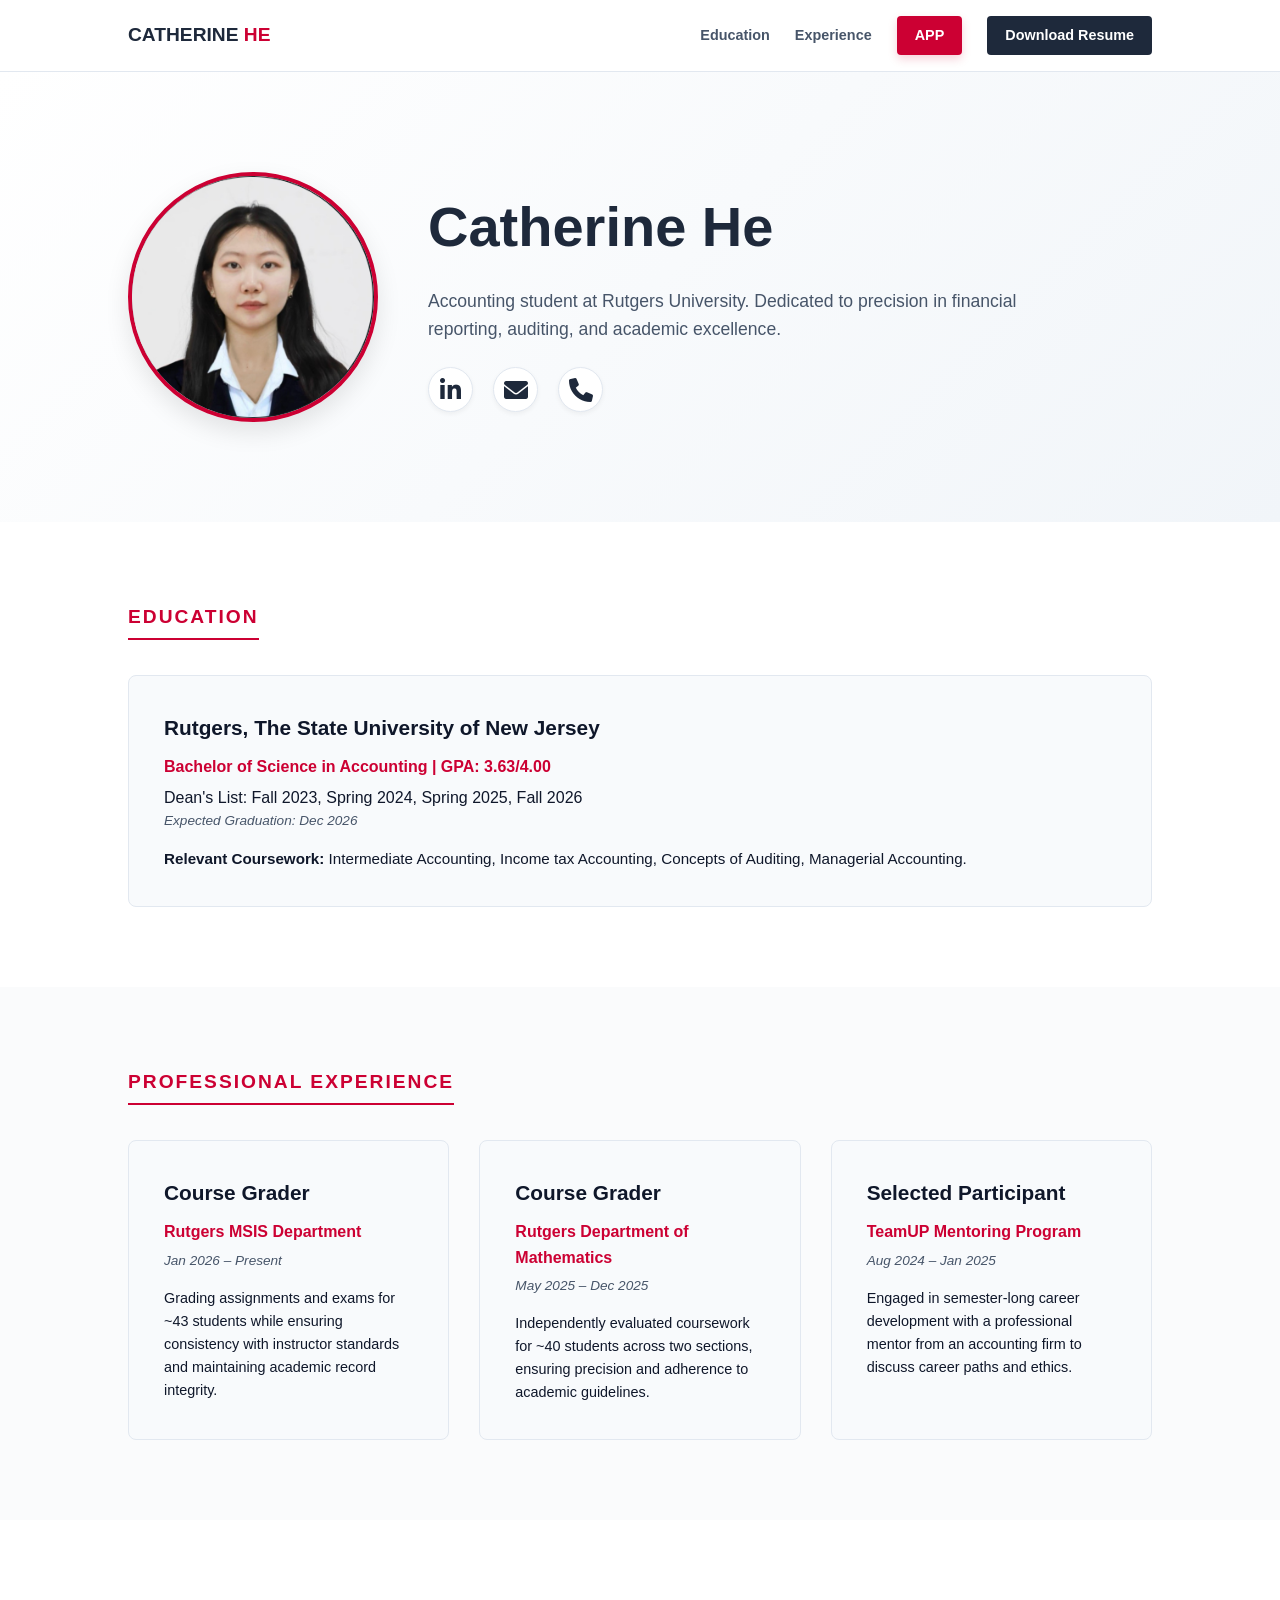
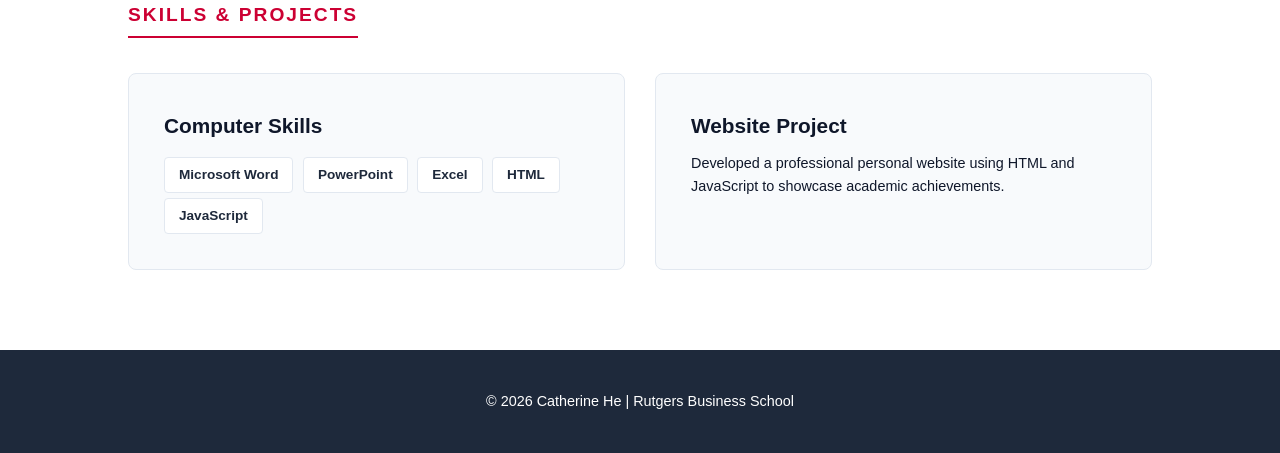
==== index.html @ ae6df2cc "Update index.html" ====
<!DOCTYPE html>
<html lang="en">
<head>
    <meta charset="UTF-8">
    <meta name="viewport" content="width=device-width, initial-scale=1.0">
    <title>Catherine He | Rutgers Accounting Portfolio</title>
    <link rel="stylesheet" href="https://cdnjs.cloudflare.com/ajax/libs/font-awesome/6.0.0/css/all.min.css">

    <style>
        :root {
            --primary: #1e293b;    
            --accent: #cc0033;
            --bg: #ffffff;
            --text-main: #0f172a;
            --text-muted: #475569;
            --card-bg: #f8fafc;
        }

        @keyframes fadeInUp {
            from { opacity: 0; transform: translateY(30px); }
            to { opacity: 1; transform: translateY(0); }
        }

        @keyframes scaleIn {
            from { opacity: 0; transform: scale(0.9); }
            to { opacity: 1; transform: scale(1); }
        }

        @keyframes pulse {
            0% { box-shadow: 0 0 0 0 rgba(204, 0, 51, 0.4); }
            70% { box-shadow: 0 0 0 10px rgba(204, 0, 51, 0); }
            100% { box-shadow: 0 0 0 0 rgba(204, 0, 51, 0); }
        }

        * {
            margin: 0;
            padding: 0;
            box-sizing: border-box;
            font-family: 'Inter', -apple-system, BlinkMacSystemFont, sans-serif;
            scroll-behavior: smooth;
        }

        body {
            background-color: var(--bg);
            color: var(--text-main);
            line-height: 1.6;
            overflow-x: hidden;
        }

        header {
            padding: 1rem 10%;
            display: flex;
            justify-content: space-between;
            align-items: center;
            background: rgba(255, 255, 255, 0.98);
            position: sticky;
            top: 0;
            z-index: 1000;
            border-bottom: 1px solid #e2e8f0;
        }

        .logo {
            font-weight: 800;
            font-size: 1.2rem;
            color: var(--primary);
            text-decoration: none;
        }

        .logo span {
            color: var(--accent);
        }

        nav {
            display: flex;
            align-items: center;
            gap: 25px;
        }

        nav a {
            text-decoration: none;
            color: var(--text-muted);
            font-weight: 600;
            font-size: 0.9rem;
            transition: 0.3s;
        }

        nav a:hover {
            color: var(--accent);
        }

        .btn-app {
            background: var(--accent);
            color: white !important;
            padding: 8px 18px;
            border-radius: 4px;
            font-weight: 700;
            box-shadow: 0 4px 10px rgba(204, 0, 51, 0.18);
        }

        .btn-app:hover {
            background: #a8002a;
            color: white !important;
            transform: scale(1.05);
        }

        .btn-cv {
            background: var(--primary);
            color: white !important;
            padding: 8px 18px;
            border-radius: 4px;
            transition: 0.3s;
        }

        .btn-cv:hover {
            background: var(--accent);
            transform: scale(1.05);
        }

        .hero { 
            padding: 100px 10%; 
            background: linear-gradient(135deg, #ffffff 0%, #f1f5f9 100%);
            display: flex;
            align-items: center;
            gap: 50px;
        }

        .profile-img-container {
            width: 250px;
            height: 250px;
            flex-shrink: 0;
            animation: scaleIn 0.8s ease-out;
        }

        .profile-img {
            width: 100%;
            height: 100%;
            border-radius: 50%;
            object-fit: cover;
            border: 4px solid var(--accent);
            box-shadow: 0 10px 25px rgba(0,0,0,0.1);
            display: block;
        }

        .hero-text {
            flex: 1;
            animation: fadeInUp 0.8s ease-out;
        }

        .hero h1 {
            font-size: 3.5rem;
            color: var(--primary);
            margin-bottom: 1rem;
        }

        .hero p {
            font-size: 1.1rem;
            color: var(--text-muted);
            max-width: 600px;
            margin-bottom: 1.5rem;
        }
        
        .social-icons {
            display: flex;
            gap: 20px;
            margin-top: 20px;
        }

        .social-icons a { 
            color: var(--primary);
            font-size: 1.5rem;
            transition: 0.3s;
            text-decoration: none;
            display: flex;
            align-items: center;
            justify-content: center;
            width: 45px;
            height: 45px;
            background: white;
            border-radius: 50%;
            border: 1px solid #e2e8f0;
            box-shadow: 0 2px 5px rgba(0,0,0,0.05);
        }

        .social-icons a:hover { 
            color: var(--accent); 
            transform: translateY(-5px); 
            border-color: var(--accent);
            animation: pulse 1.5s infinite;
        }

        .container {
            padding: 80px 10%;
            opacity: 0;
            transform: translateY(30px);
            transition: all 0.8s ease-out;
        }

        .container.reveal {
            opacity: 1;
            transform: translateY(0);
        }

        .section-label { 
            color: var(--accent); 
            font-weight: 900; 
            letter-spacing: 2px; 
            font-size: 1.2rem;
            text-transform: uppercase; 
            margin-bottom: 35px; 
            display: block; 
            border-bottom: 2px solid var(--accent);
            width: fit-content;
            padding-bottom: 5px;
        }
        
        .grid {
            display: grid;
            grid-template-columns: repeat(auto-fit, minmax(300px, 1fr));
            gap: 30px;
        }

        .card { 
            background: var(--card-bg);
            padding: 35px;
            border-radius: 8px;
            border: 1px solid #e2e8f0; 
            transition: 0.4s cubic-bezier(0.175, 0.885, 0.32, 1.275);
        }

        .card:hover { 
            border-color: var(--accent); 
            transform: translateY(-10px) scale(1.02); 
            background: white; 
            box-shadow: 0 20px 40px rgba(0,0,0,0.1); 
        }

        .card h3 {
            margin-bottom: 10px;
            font-size: 1.3rem;
        }

        .card .subtitle {
            color: var(--accent);
            font-weight: 700;
            margin-bottom: 5px;
        }

        .card .date {
            font-size: 0.85rem;
            color: var(--text-muted);
            font-style: italic;
            margin-bottom: 15px;
            display: block;
        }

        .skill-tag { 
            display: inline-block;
            background: white;
            padding: 6px 14px;
            border-radius: 4px; 
            font-size: 0.85rem;
            font-weight: 600;
            color: var(--primary);
            border: 1px solid #e2e8f0; 
            margin: 5px 5px 0 0;
            transition: 0.3s;
        }

        .skill-tag:hover {
            background: var(--accent);
            color: white;
            border-color: var(--accent);
        }

        footer {
            padding: 40px 10%;
            background: var(--primary);
            color: white;
            text-align: center;
            font-size: 0.9rem;
        }

        @media (max-width: 992px) {
            header {
                flex-direction: column;
                gap: 15px;
            }

            nav {
                flex-wrap: wrap;
                justify-content: center;
                gap: 15px;
            }

            .hero {
                flex-direction: column;
                text-align: center;
                padding-top: 50px;
            }

            .hero-text {
                display: flex;
                flex-direction: column;
                align-items: center;
            }

            .social-icons {
                justify-content: center;
            }
        }
    </style>
</head>

<body>

    <header>
        <a href="#" class="logo">CATHERINE <span>HE</span></a>

        <nav>
            <a href="#education">Education</a>
            <a href="#experience">Experience</a>
            <a href="isc-exam/" class="btn-app">APP</a>
            <a href="Assets/Resume.pdf" class="btn-cv" target="_blank">Download Resume</a>
        </nav>
    </header>

    <section class="hero">
        <div class="profile-img-container">
            <img src="Assets/ProfilePic.png" alt="Catherine He" class="profile-img">
        </div>

        <div class="hero-text">
            <h1>Catherine He</h1>
            <p>
                Accounting student at Rutgers University. Dedicated to precision in financial reporting,
                auditing, and academic excellence.
            </p>
            
            <div class="social-icons">
                <a href="https://www.linkedin.com/in/catherine-he-125a58295" target="_blank" title="LinkedIn">
                    <i class="fab fa-linkedin-in"></i>
                </a>
                <a href="mailto:ca.he0919@gmail.com" title="Email">
                    <i class="fas fa-envelope"></i>
                </a>
                <a href="tel:7325329681" title="Call Me">
                    <i class="fas fa-phone"></i>
                </a>
            </div>
        </div>
    </section>

    <section class="container" id="education">
        <span class="section-label">Education</span>

        <div class="card" style="width: 100%;">
            <h3>Rutgers, The State University of New Jersey</h3>
            <p class="subtitle">Bachelor of Science in Accounting | GPA: 3.63/4.00</p>
            <p>Dean's List: Fall 2023, Spring 2024, Spring 2025, Fall 2026</p>
            <span class="date">Expected Graduation: Dec 2026</span>

            <p style="margin-top:15px; font-size: 0.95rem;">
                <strong>Relevant Coursework:</strong> Intermediate Accounting, Income tax Accounting,
                Concepts of Auditing, Managerial Accounting.
            </p>
        </div>
    </section>

    <section class="container" id="experience" style="background-color: #fafbfc;">
        <span class="section-label">Professional Experience</span>

        <div class="grid">
            <div class="card">
                <h3>Course Grader</h3>
                <p class="subtitle">Rutgers MSIS Department</p>
                <span class="date">Jan 2026 – Present</span>
                <p style="font-size: 0.9rem;">
                    Grading assignments and exams for ~43 students while ensuring consistency with instructor
                    standards and maintaining academic record integrity.
                </p>
            </div>

            <div class="card">
                <h3>Course Grader</h3>
                <p class="subtitle">Rutgers Department of Mathematics</p>
                <span class="date">May 2025 – Dec 2025</span>
                <p style="font-size: 0.9rem;">
                    Independently evaluated coursework for ~40 students across two sections, ensuring precision
                    and adherence to academic guidelines.
                </p>
            </div>

            <div class="card">
                <h3>Selected Participant</h3>
                <p class="subtitle">TeamUP Mentoring Program</p>
                <span class="date">Aug 2024 – Jan 2025</span>
                <p style="font-size: 0.9rem;">
                    Engaged in semester-long career development with a professional mentor from an accounting
                    firm to discuss career paths and ethics.
                </p>
            </div>
        </div>
    </section>

    <section class="container" id="skills">
        <span class="section-label">Skills & Projects</span>

        <div class="grid">
            <div class="card">
                <h3>Computer Skills</h3>
                <div style="margin-top: 10px;">
                    <span class="skill-tag">Microsoft Word</span>
                    <span class="skill-tag">PowerPoint</span>
                    <span class="skill-tag">Excel</span>
                    <span class="skill-tag">HTML</span>
                    <span class="skill-tag">JavaScript</span>
                </div>
            </div>

            <div class="card">
                <h3>Website Project</h3>
                <p style="font-size: 0.9rem;">
                    Developed a professional personal website using HTML and JavaScript to showcase academic achievements.
                </p>
            </div>
        </div>
    </section>

    <footer>
        <p>&copy; 2026 Catherine He | Rutgers Business School</p>
    </footer>

    <script>
        const observerOptions = { threshold: 0.1 };

        const observer = new IntersectionObserver((entries) => {
            entries.forEach(entry => {
                if (entry.isIntersecting) {
                    entry.target.classList.add('reveal');
                }
            });
        }, observerOptions);

        document.querySelectorAll('.container').forEach(section => {
            observer.observe(section);
        });
    </script>

</body>
</html>
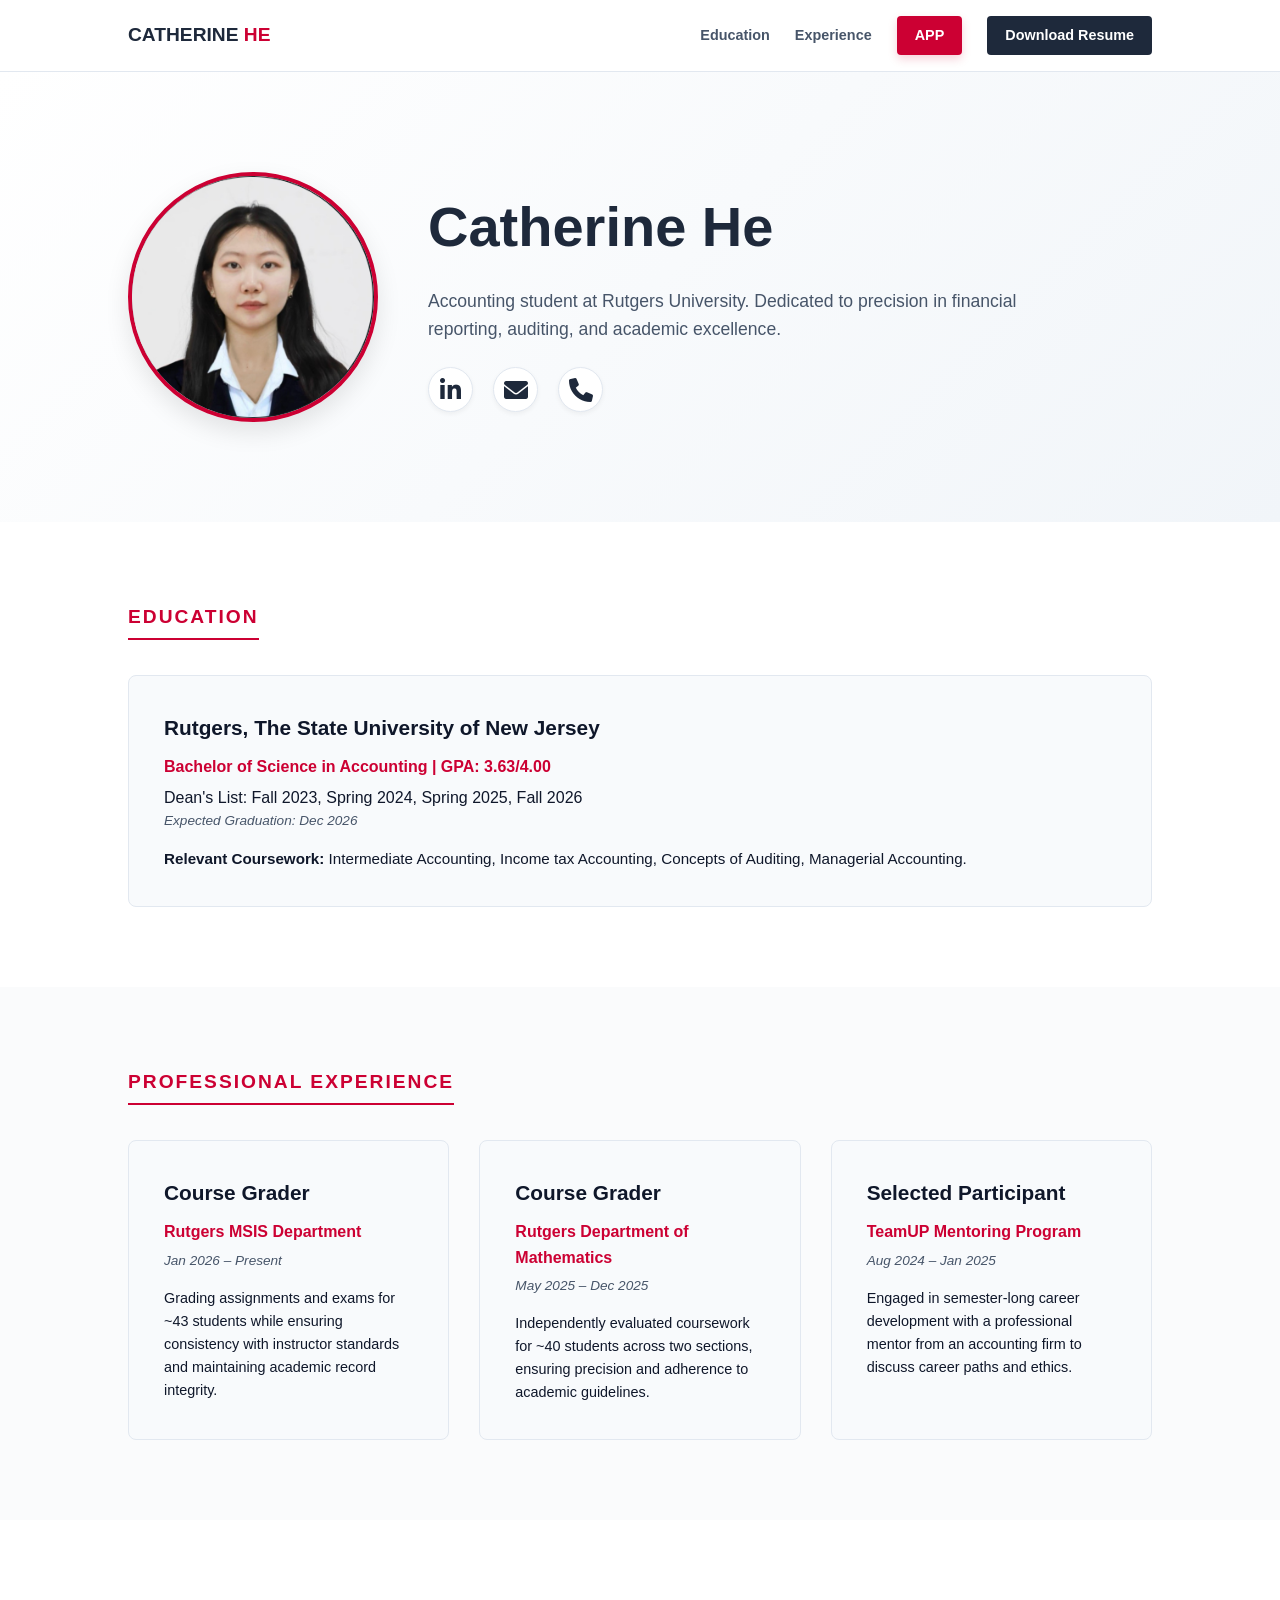
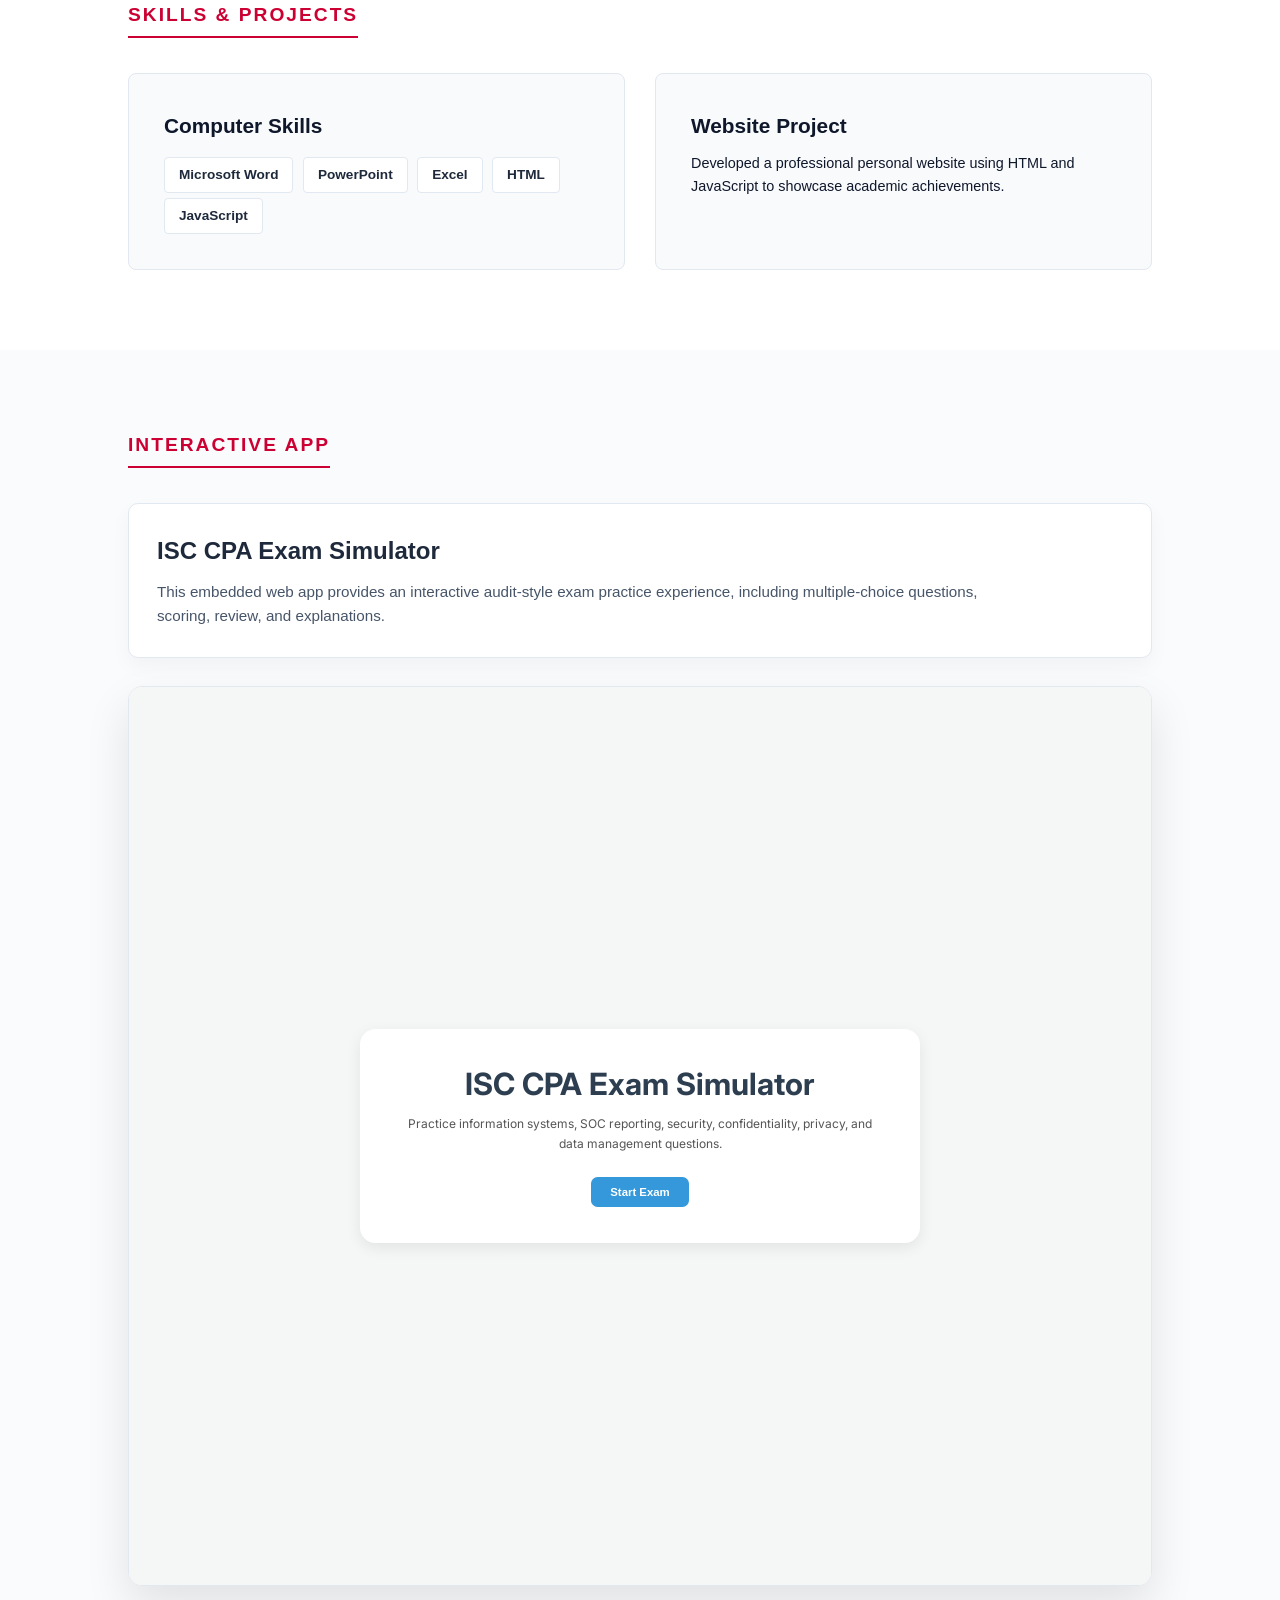
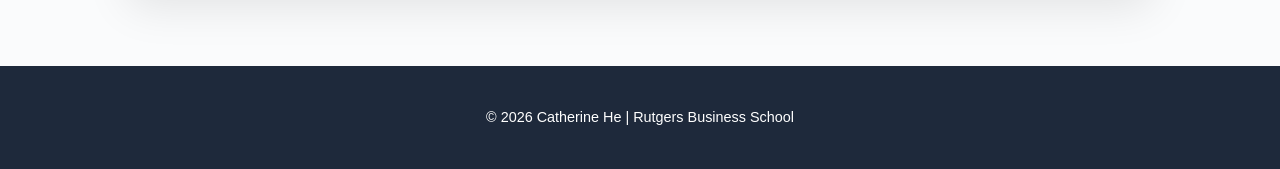
==== commit ec293b1b: "Update index.html insert in website" ====
--- a/index.html
+++ b/index.html
@@ -272,6 +272,49 @@
             border-color: var(--accent);
         }
 
+        /* Embedded App Section */
+        .app-section {
+            background: #fafbfc;
+        }
+
+        .app-intro {
+            background: white;
+            padding: 28px;
+            border-radius: 10px;
+            border: 1px solid #e2e8f0;
+            margin-bottom: 28px;
+            box-shadow: 0 8px 20px rgba(0,0,0,0.04);
+        }
+
+        .app-intro h3 {
+            font-size: 1.5rem;
+            margin-bottom: 10px;
+            color: var(--primary);
+        }
+
+        .app-intro p {
+            color: var(--text-muted);
+            font-size: 0.95rem;
+            max-width: 850px;
+        }
+
+        .app-frame-wrapper {
+            width: 100%;
+            height: 900px;
+            border: 1px solid #e2e8f0;
+            border-radius: 14px;
+            overflow: hidden;
+            background: white;
+            box-shadow: 0 20px 45px rgba(0,0,0,0.10);
+        }
+
+        .app-frame {
+            width: 100%;
+            height: 100%;
+            border: none;
+            display: block;
+        }
+
         footer {
             padding: 40px 10%;
             background: var(--primary);
@@ -307,6 +350,24 @@
             .social-icons {
                 justify-content: center;
             }
+
+            .app-frame-wrapper {
+                height: 780px;
+            }
+        }
+
+        @media (max-width: 600px) {
+            .hero h1 {
+                font-size: 2.5rem;
+            }
+
+            .container {
+                padding: 60px 6%;
+            }
+
+            .app-frame-wrapper {
+                height: 720px;
+            }
         }
     </style>
 </head>
@@ -319,7 +380,7 @@
         <nav>
             <a href="#education">Education</a>
             <a href="#experience">Experience</a>
-            <a href="isc-exam/" class="btn-app">APP</a>
+            <a href="#app" class="btn-app">APP</a>
             <a href="Assets/Resume.pdf" class="btn-cv" target="_blank">Download Resume</a>
         </nav>
     </header>
@@ -426,6 +487,26 @@
         </div>
     </section>
 
+    <section class="container app-section" id="app">
+        <span class="section-label">Interactive App</span>
+
+        <div class="app-intro">
+            <h3>ISC CPA Exam Simulator</h3>
+            <p>
+                This embedded web app provides an interactive audit-style exam practice experience,
+                including multiple-choice questions, scoring, review, and explanations.
+            </p>
+        </div>
+
+        <div class="app-frame-wrapper">
+            <iframe
+                src="ISC-study-app/"
+                title="ISC CPA Exam Simulator"
+                class="app-frame">
+            </iframe>
+        </div>
+    </section>
+
     <footer>
         <p>&copy; 2026 Catherine He | Rutgers Business School</p>
     </footer>
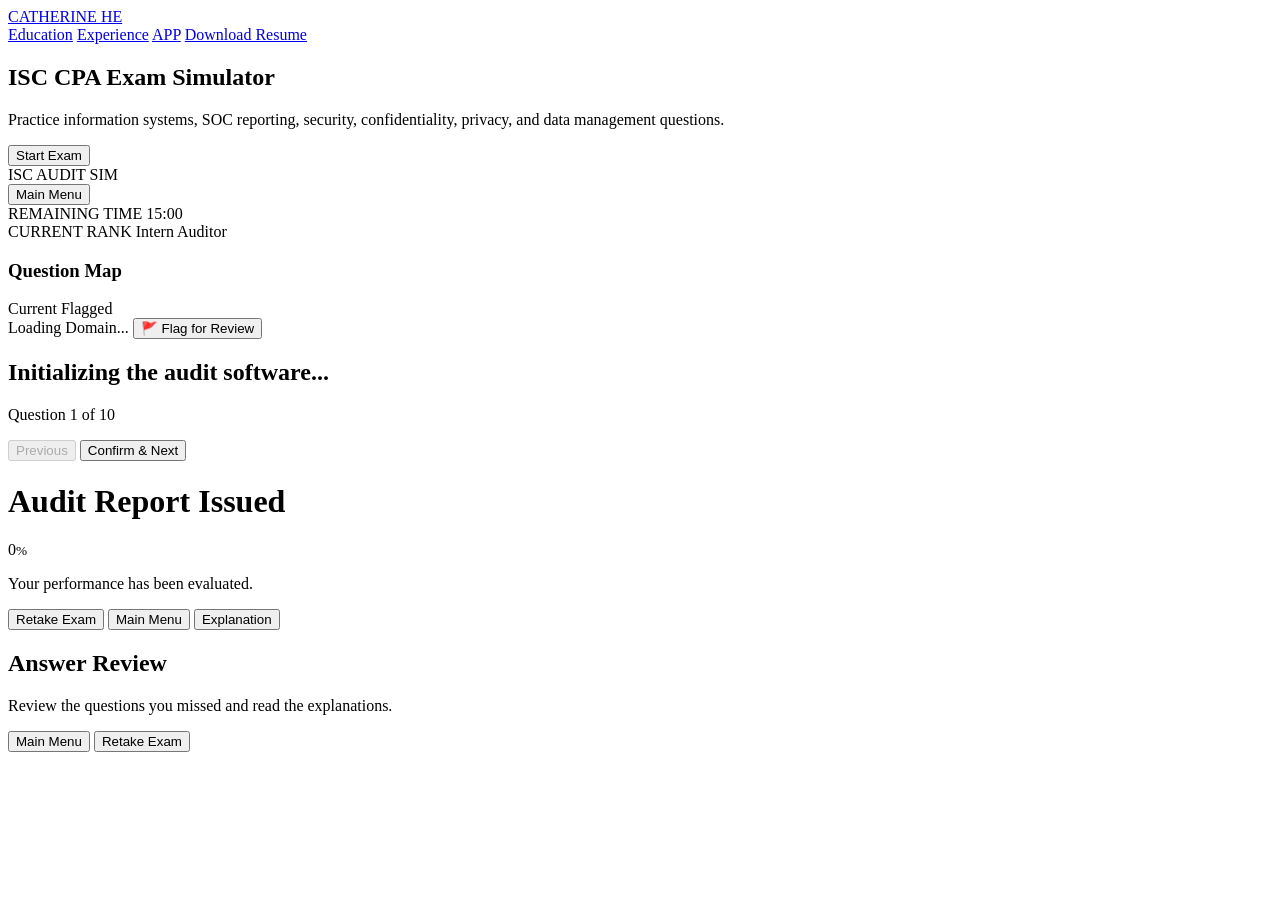
==== commit 619fd1e9: "Update index.html" ====
--- a/index.html
+++ b/index.html
@@ -3,529 +3,138 @@
 <head>
     <meta charset="UTF-8">
     <meta name="viewport" content="width=device-width, initial-scale=1.0">
-    <title>Catherine He | Rutgers Accounting Portfolio</title>
-    <link rel="stylesheet" href="https://cdnjs.cloudflare.com/ajax/libs/font-awesome/6.0.0/css/all.min.css">
-
-    <style>
-        :root {
-            --primary: #1e293b;    
-            --accent: #cc0033;
-            --bg: #ffffff;
-            --text-main: #0f172a;
-            --text-muted: #475569;
-            --card-bg: #f8fafc;
-        }
-
-        @keyframes fadeInUp {
-            from { opacity: 0; transform: translateY(30px); }
-            to { opacity: 1; transform: translateY(0); }
-        }
-
-        @keyframes scaleIn {
-            from { opacity: 0; transform: scale(0.9); }
-            to { opacity: 1; transform: scale(1); }
-        }
-
-        @keyframes pulse {
-            0% { box-shadow: 0 0 0 0 rgba(204, 0, 51, 0.4); }
-            70% { box-shadow: 0 0 0 10px rgba(204, 0, 51, 0); }
-            100% { box-shadow: 0 0 0 0 rgba(204, 0, 51, 0); }
-        }
-
-        * {
-            margin: 0;
-            padding: 0;
-            box-sizing: border-box;
-            font-family: 'Inter', -apple-system, BlinkMacSystemFont, sans-serif;
-            scroll-behavior: smooth;
-        }
-
-        body {
-            background-color: var(--bg);
-            color: var(--text-main);
-            line-height: 1.6;
-            overflow-x: hidden;
-        }
-
-        header {
-            padding: 1rem 10%;
-            display: flex;
-            justify-content: space-between;
-            align-items: center;
-            background: rgba(255, 255, 255, 0.98);
-            position: sticky;
-            top: 0;
-            z-index: 1000;
-            border-bottom: 1px solid #e2e8f0;
-        }
-
-        .logo {
-            font-weight: 800;
-            font-size: 1.2rem;
-            color: var(--primary);
-            text-decoration: none;
-        }
-
-        .logo span {
-            color: var(--accent);
-        }
-
-        nav {
-            display: flex;
-            align-items: center;
-            gap: 25px;
-        }
-
-        nav a {
-            text-decoration: none;
-            color: var(--text-muted);
-            font-weight: 600;
-            font-size: 0.9rem;
-            transition: 0.3s;
-        }
-
-        nav a:hover {
-            color: var(--accent);
-        }
-
-        .btn-app {
-            background: var(--accent);
-            color: white !important;
-            padding: 8px 18px;
-            border-radius: 4px;
-            font-weight: 700;
-            box-shadow: 0 4px 10px rgba(204, 0, 51, 0.18);
-        }
-
-        .btn-app:hover {
-            background: #a8002a;
-            color: white !important;
-            transform: scale(1.05);
-        }
-
-        .btn-cv {
-            background: var(--primary);
-            color: white !important;
-            padding: 8px 18px;
-            border-radius: 4px;
-            transition: 0.3s;
-        }
-
-        .btn-cv:hover {
-            background: var(--accent);
-            transform: scale(1.05);
-        }
-
-        .hero { 
-            padding: 100px 10%; 
-            background: linear-gradient(135deg, #ffffff 0%, #f1f5f9 100%);
-            display: flex;
-            align-items: center;
-            gap: 50px;
-        }
-
-        .profile-img-container {
-            width: 250px;
-            height: 250px;
-            flex-shrink: 0;
-            animation: scaleIn 0.8s ease-out;
-        }
-
-        .profile-img {
-            width: 100%;
-            height: 100%;
-            border-radius: 50%;
-            object-fit: cover;
-            border: 4px solid var(--accent);
-            box-shadow: 0 10px 25px rgba(0,0,0,0.1);
-            display: block;
-        }
-
-        .hero-text {
-            flex: 1;
-            animation: fadeInUp 0.8s ease-out;
-        }
-
-        .hero h1 {
-            font-size: 3.5rem;
-            color: var(--primary);
-            margin-bottom: 1rem;
-        }
-
-        .hero p {
-            font-size: 1.1rem;
-            color: var(--text-muted);
-            max-width: 600px;
-            margin-bottom: 1.5rem;
-        }
-        
-        .social-icons {
-            display: flex;
-            gap: 20px;
-            margin-top: 20px;
-        }
-
-        .social-icons a { 
-            color: var(--primary);
-            font-size: 1.5rem;
-            transition: 0.3s;
-            text-decoration: none;
-            display: flex;
-            align-items: center;
-            justify-content: center;
-            width: 45px;
-            height: 45px;
-            background: white;
-            border-radius: 50%;
-            border: 1px solid #e2e8f0;
-            box-shadow: 0 2px 5px rgba(0,0,0,0.05);
-        }
-
-        .social-icons a:hover { 
-            color: var(--accent); 
-            transform: translateY(-5px); 
-            border-color: var(--accent);
-            animation: pulse 1.5s infinite;
-        }
-
-        .container {
-            padding: 80px 10%;
-            opacity: 0;
-            transform: translateY(30px);
-            transition: all 0.8s ease-out;
-        }
-
-        .container.reveal {
-            opacity: 1;
-            transform: translateY(0);
-        }
-
-        .section-label { 
-            color: var(--accent); 
-            font-weight: 900; 
-            letter-spacing: 2px; 
-            font-size: 1.2rem;
-            text-transform: uppercase; 
-            margin-bottom: 35px; 
-            display: block; 
-            border-bottom: 2px solid var(--accent);
-            width: fit-content;
-            padding-bottom: 5px;
-        }
-        
-        .grid {
-            display: grid;
-            grid-template-columns: repeat(auto-fit, minmax(300px, 1fr));
-            gap: 30px;
-        }
-
-        .card { 
-            background: var(--card-bg);
-            padding: 35px;
-            border-radius: 8px;
-            border: 1px solid #e2e8f0; 
-            transition: 0.4s cubic-bezier(0.175, 0.885, 0.32, 1.275);
-        }
-
-        .card:hover { 
-            border-color: var(--accent); 
-            transform: translateY(-10px) scale(1.02); 
-            background: white; 
-            box-shadow: 0 20px 40px rgba(0,0,0,0.1); 
-        }
-
-        .card h3 {
-            margin-bottom: 10px;
-            font-size: 1.3rem;
-        }
-
-        .card .subtitle {
-            color: var(--accent);
-            font-weight: 700;
-            margin-bottom: 5px;
-        }
-
-        .card .date {
-            font-size: 0.85rem;
-            color: var(--text-muted);
-            font-style: italic;
-            margin-bottom: 15px;
-            display: block;
-        }
-
-        .skill-tag { 
-            display: inline-block;
-            background: white;
-            padding: 6px 14px;
-            border-radius: 4px; 
-            font-size: 0.85rem;
-            font-weight: 600;
-            color: var(--primary);
-            border: 1px solid #e2e8f0; 
-            margin: 5px 5px 0 0;
-            transition: 0.3s;
-        }
-
-        .skill-tag:hover {
-            background: var(--accent);
-            color: white;
-            border-color: var(--accent);
-        }
-
-        /* Embedded App Section */
-        .app-section {
-            background: #fafbfc;
-        }
-
-        .app-intro {
-            background: white;
-            padding: 28px;
-            border-radius: 10px;
-            border: 1px solid #e2e8f0;
-            margin-bottom: 28px;
-            box-shadow: 0 8px 20px rgba(0,0,0,0.04);
-        }
-
-        .app-intro h3 {
-            font-size: 1.5rem;
-            margin-bottom: 10px;
-            color: var(--primary);
-        }
-
-        .app-intro p {
-            color: var(--text-muted);
-            font-size: 0.95rem;
-            max-width: 850px;
-        }
-
-        .app-frame-wrapper {
-            width: 100%;
-            height: 900px;
-            border: 1px solid #e2e8f0;
-            border-radius: 14px;
-            overflow: hidden;
-            background: white;
-            box-shadow: 0 20px 45px rgba(0,0,0,0.10);
-        }
-
-        .app-frame {
-            width: 100%;
-            height: 100%;
-            border: none;
-            display: block;
-        }
-
-        footer {
-            padding: 40px 10%;
-            background: var(--primary);
-            color: white;
-            text-align: center;
-            font-size: 0.9rem;
-        }
-
-        @media (max-width: 992px) {
-            header {
-                flex-direction: column;
-                gap: 15px;
-            }
-
-            nav {
-                flex-wrap: wrap;
-                justify-content: center;
-                gap: 15px;
-            }
-
-            .hero {
-                flex-direction: column;
-                text-align: center;
-                padding-top: 50px;
-            }
-
-            .hero-text {
-                display: flex;
-                flex-direction: column;
-                align-items: center;
-            }
-
-            .social-icons {
-                justify-content: center;
-            }
-
-            .app-frame-wrapper {
-                height: 780px;
-            }
-        }
-
-        @media (max-width: 600px) {
-            .hero h1 {
-                font-size: 2.5rem;
-            }
-
-            .container {
-                padding: 60px 6%;
-            }
-
-            .app-frame-wrapper {
-                height: 720px;
-            }
-        }
-    </style>
+    <title>ISC CPA Exam Sim | Auditor Edition</title>
+    <link href="https://fonts.googleapis.com/css2?family=Inter:wght@400;600;700;800;900&display=swap" rel="stylesheet">
+    <link rel="stylesheet" href="style.css">
 </head>
 
 <body>
 
-    <header>
-        <a href="#" class="logo">CATHERINE <span>HE</span></a>
+    <!-- Portfolio Navigation Bar -->
+    <header class="portfolio-header">
+        <a href="../" class="portfolio-logo">CATHERINE <span>HE</span></a>
 
-        <nav>
-            <a href="#education">Education</a>
-            <a href="#experience">Experience</a>
-            <a href="#app" class="btn-app">APP</a>
-            <a href="Assets/Resume.pdf" class="btn-cv" target="_blank">Download Resume</a>
+        <nav class="portfolio-nav">
+            <a href="../#education">Education</a>
+            <a href="../#experience">Experience</a>
+            <a href="./" class="btn-app">APP</a>
+            <a href="../Assets/Resume.pdf" class="btn-cv" target="_blank">Download Resume</a>
         </nav>
     </header>
 
-    <section class="hero">
-        <div class="profile-img-container">
-            <img src="Assets/ProfilePic.png" alt="Catherine He" class="profile-img">
+    <!-- Main Menu Screen -->
+    <section id="main-screen" class="main-screen">
+        <div class="main-card">
+            <h1>ISC CPA Exam Simulator</h1>
+            <p>
+                Practice information systems, SOC reporting, security, confidentiality,
+                privacy, and data management questions.
+            </p>
+            <button id="start-btn" class="btn primary">Start Exam</button>
         </div>
+    </section>
 
-        <div class="hero-text">
-            <h1>Catherine He</h1>
-            <p>
-                Accounting student at Rutgers University. Dedicated to precision in financial reporting,
-                auditing, and academic excellence.
+    <!-- Exam App -->
+    <div id="app-layout" class="app-layout hidden">
+        <header class="exam-header">
+            <div class="logo">
+                <span class="brand">ISC</span>
+                <span class="mode">AUDIT SIM</span>
+            </div>
+
+            <button id="header-main-btn" class="btn primary">Main Menu</button>
+
+            <div class="exam-stats">
+                <div class="timer-box">
+                    <span class="label">REMAINING TIME</span>
+                    <span id="timer">15:00</span>
+                </div>
+
+                <div class="rank-box">
+                    <span class="label">CURRENT RANK</span>
+                    <span id="rank-badge">Intern Auditor</span>
+                </div>
+            </div>
+        </header>
+
+        <div class="main-content">
+            <aside class="nav-sidebar">
+                <h3>Question Map</h3>
+
+                <div id="question-grid" class="grid-container"></div>
+
+                <div class="legend">
+                    <span><i class="dot current"></i> Current</span>
+                    <span><i class="dot flagged"></i> Flagged</span>
+                </div>
+            </aside>
+
+            <section class="quiz-section">
+                <div class="progress-container">
+                    <div id="progress-bar" class="progress-fill"></div>
+                </div>
+
+                <div id="quiz-container" class="card">
+                    <div class="q-meta">
+                        <span id="domain-tag" class="badge">Loading Domain...</span>
+                        <button id="flag-btn" class="icon-btn">🚩 Flag for Review</button>
+                    </div>
+
+                    <div class="q-body">
+                        <h2 id="question-text">Initializing the audit software...</h2>
+                        <span id="q-number">Question 1 of 10</span>
+                        <div id="options-container" class="options-grid"></div>
+                    </div>
+
+                    <div id="feedback-area" class="feedback hidden">
+                        <p id="explanation-text"></p>
+                    </div>
+                </div>
+
+                <footer class="controls">
+                    <button id="prev-btn" class="btn secondary" disabled>Previous</button>
+                    <button id="next-btn" class="btn primary">Confirm & Next</button>
+                </footer>
+            </section>
+        </div>
+    </div>
+
+    <!-- Result Modal -->
+    <div id="result-modal" class="modal hidden">
+        <div class="modal-content">
+            <h1 id="result-title">Audit Report Issued</h1>
+
+            <div class="score-circle">
+                <span id="final-score">0</span><small>%</small>
+            </div>
+
+            <p id="result-text">Your performance has been evaluated.</p>
+
+            <div class="modal-actions">
+                <button id="retake-btn" class="btn primary">Retake Exam</button>
+                <button id="main-btn" class="btn primary">Main Menu</button>
+                <button id="explanation-btn" class="btn primary">Explanation</button>
+            </div>
+        </div>
+    </div>
+
+    <!-- Explanation / Review Screen -->
+    <section id="review-screen" class="review-screen hidden">
+        <div class="review-card">
+            <h1>Answer Review</h1>
+            <p class="review-subtitle">
+                Review the questions you missed and read the explanations.
             </p>
-            
-            <div class="social-icons">
-                <a href="https://www.linkedin.com/in/catherine-he-125a58295" target="_blank" title="LinkedIn">
-                    <i class="fab fa-linkedin-in"></i>
-                </a>
-                <a href="mailto:ca.he0919@gmail.com" title="Email">
-                    <i class="fas fa-envelope"></i>
-                </a>
-                <a href="tel:7325329681" title="Call Me">
-                    <i class="fas fa-phone"></i>
-                </a>
+
+            <div id="review-list" class="review-list"></div>
+
+            <div class="review-actions">
+                <button id="review-main-btn" class="btn primary">Main Menu</button>
+                <button id="review-retake-btn" class="btn primary">Retake Exam</button>
             </div>
         </div>
     </section>
 
-    <section class="container" id="education">
-        <span class="section-label">Education</span>
-
-        <div class="card" style="width: 100%;">
-            <h3>Rutgers, The State University of New Jersey</h3>
-            <p class="subtitle">Bachelor of Science in Accounting | GPA: 3.63/4.00</p>
-            <p>Dean's List: Fall 2023, Spring 2024, Spring 2025, Fall 2026</p>
-            <span class="date">Expected Graduation: Dec 2026</span>
-
-            <p style="margin-top:15px; font-size: 0.95rem;">
-                <strong>Relevant Coursework:</strong> Intermediate Accounting, Income tax Accounting,
-                Concepts of Auditing, Managerial Accounting.
-            </p>
-        </div>
-    </section>
-
-    <section class="container" id="experience" style="background-color: #fafbfc;">
-        <span class="section-label">Professional Experience</span>
-
-        <div class="grid">
-            <div class="card">
-                <h3>Course Grader</h3>
-                <p class="subtitle">Rutgers MSIS Department</p>
-                <span class="date">Jan 2026 – Present</span>
-                <p style="font-size: 0.9rem;">
-                    Grading assignments and exams for ~43 students while ensuring consistency with instructor
-                    standards and maintaining academic record integrity.
-                </p>
-            </div>
-
-            <div class="card">
-                <h3>Course Grader</h3>
-                <p class="subtitle">Rutgers Department of Mathematics</p>
-                <span class="date">May 2025 – Dec 2025</span>
-                <p style="font-size: 0.9rem;">
-                    Independently evaluated coursework for ~40 students across two sections, ensuring precision
-                    and adherence to academic guidelines.
-                </p>
-            </div>
-
-            <div class="card">
-                <h3>Selected Participant</h3>
-                <p class="subtitle">TeamUP Mentoring Program</p>
-                <span class="date">Aug 2024 – Jan 2025</span>
-                <p style="font-size: 0.9rem;">
-                    Engaged in semester-long career development with a professional mentor from an accounting
-                    firm to discuss career paths and ethics.
-                </p>
-            </div>
-        </div>
-    </section>
-
-    <section class="container" id="skills">
-        <span class="section-label">Skills & Projects</span>
-
-        <div class="grid">
-            <div class="card">
-                <h3>Computer Skills</h3>
-                <div style="margin-top: 10px;">
-                    <span class="skill-tag">Microsoft Word</span>
-                    <span class="skill-tag">PowerPoint</span>
-                    <span class="skill-tag">Excel</span>
-                    <span class="skill-tag">HTML</span>
-                    <span class="skill-tag">JavaScript</span>
-                </div>
-            </div>
-
-            <div class="card">
-                <h3>Website Project</h3>
-                <p style="font-size: 0.9rem;">
-                    Developed a professional personal website using HTML and JavaScript to showcase academic achievements.
-                </p>
-            </div>
-        </div>
-    </section>
-
-    <section class="container app-section" id="app">
-        <span class="section-label">Interactive App</span>
-
-        <div class="app-intro">
-            <h3>ISC CPA Exam Simulator</h3>
-            <p>
-                This embedded web app provides an interactive audit-style exam practice experience,
-                including multiple-choice questions, scoring, review, and explanations.
-            </p>
-        </div>
-
-        <div class="app-frame-wrapper">
-            <iframe
-                src="ISC-study-app/"
-                title="ISC CPA Exam Simulator"
-                class="app-frame">
-            </iframe>
-        </div>
-    </section>
-
-    <footer>
-        <p>&copy; 2026 Catherine He | Rutgers Business School</p>
-    </footer>
-
-    <script>
-        const observerOptions = { threshold: 0.1 };
-
-        const observer = new IntersectionObserver((entries) => {
-            entries.forEach(entry => {
-                if (entry.isIntersecting) {
-                    entry.target.classList.add('reveal');
-                }
-            });
-        }, observerOptions);
-
-        document.querySelectorAll('.container').forEach(section => {
-            observer.observe(section);
-        });
-    </script>
-
+    <script src="app.js"></script>
 </body>
 </html>
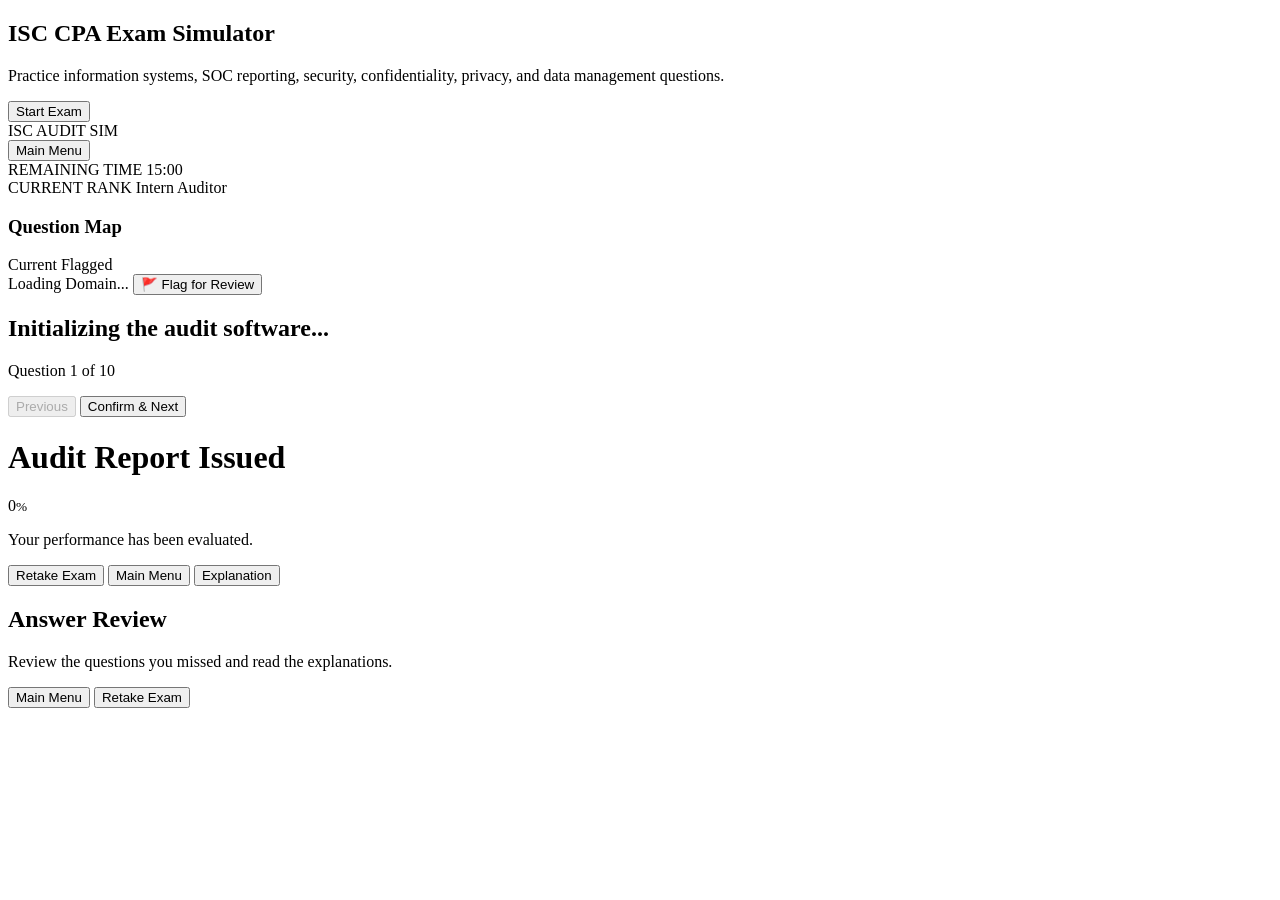
==== commit dc21585e: "Update index.html" ====
--- a/index.html
+++ b/index.html
@@ -9,19 +9,6 @@
 </head>
 
 <body>
-
-    <!-- Portfolio Navigation Bar -->
-    <header class="portfolio-header">
-        <a href="../" class="portfolio-logo">CATHERINE <span>HE</span></a>
-
-        <nav class="portfolio-nav">
-            <a href="../#education">Education</a>
-            <a href="../#experience">Experience</a>
-            <a href="./" class="btn-app">APP</a>
-            <a href="../Assets/Resume.pdf" class="btn-cv" target="_blank">Download Resume</a>
-        </nav>
-    </header>
-
     <!-- Main Menu Screen -->
     <section id="main-screen" class="main-screen">
         <div class="main-card">
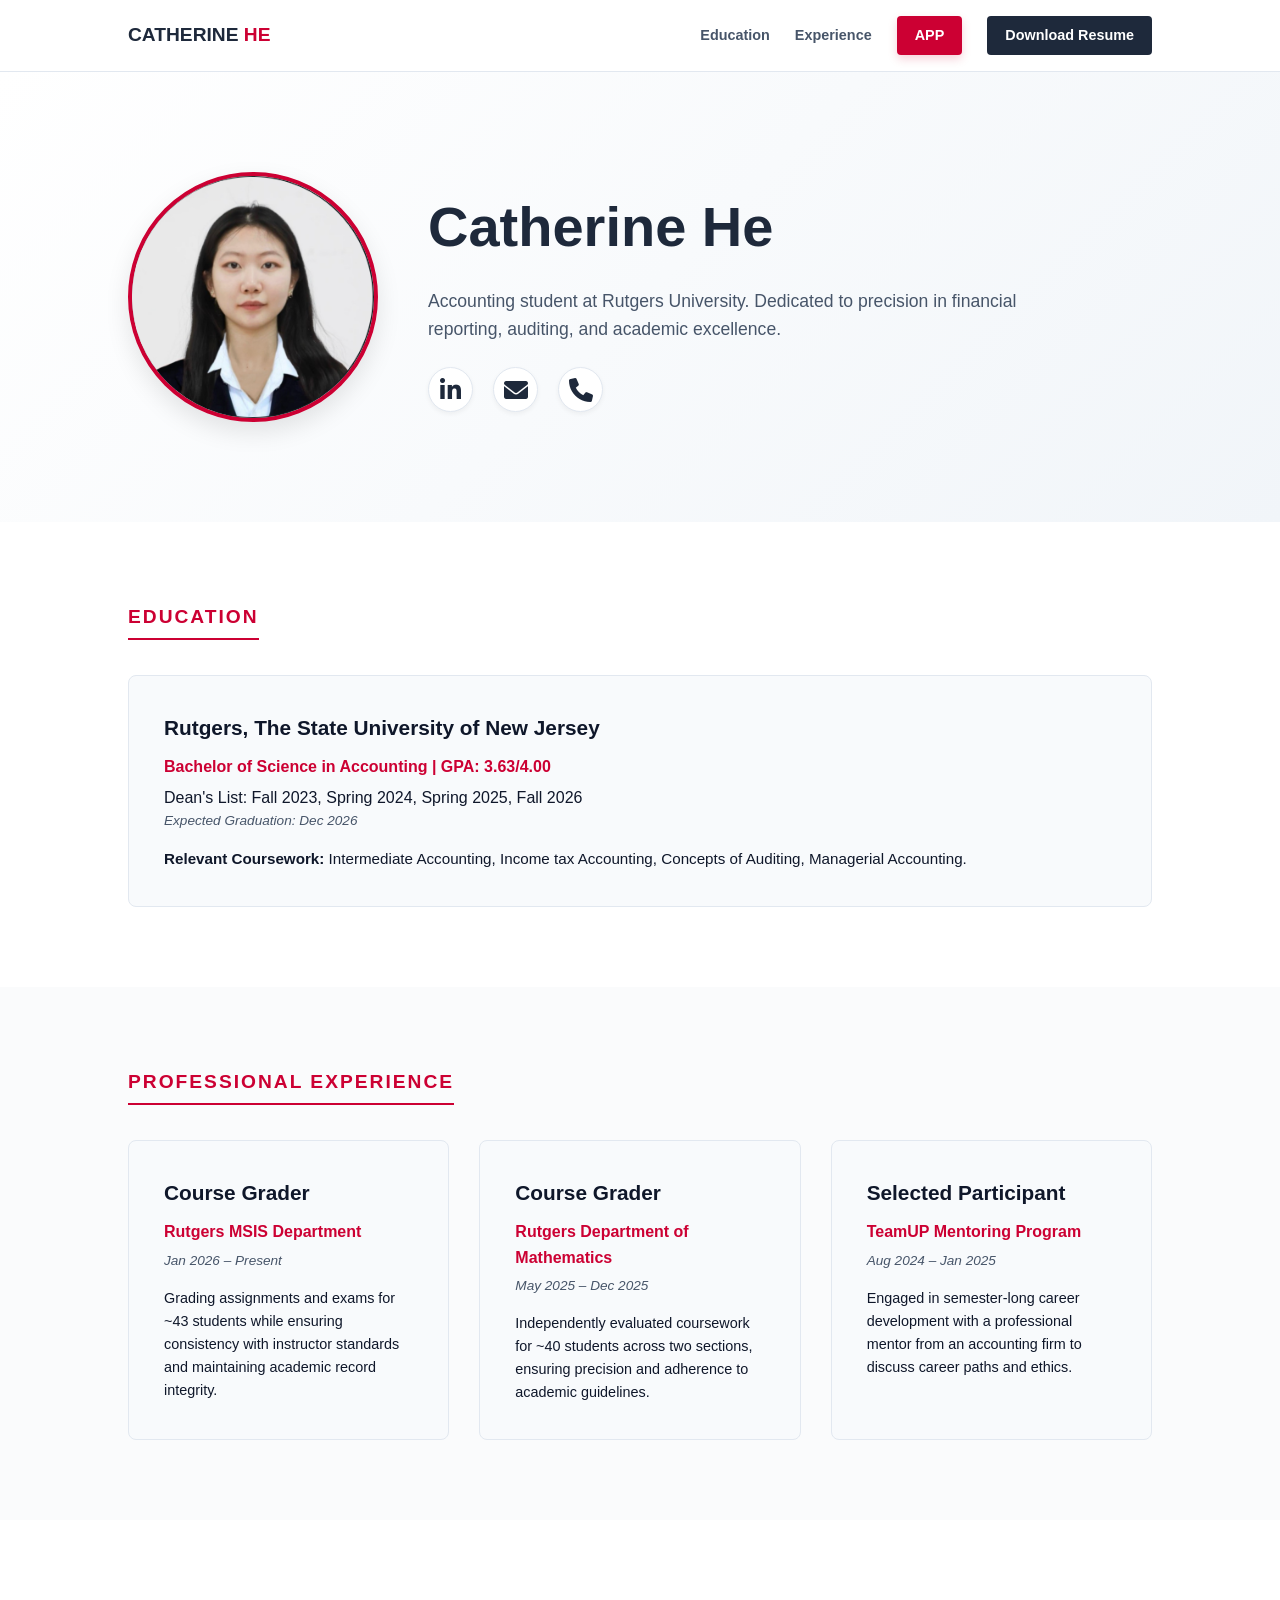
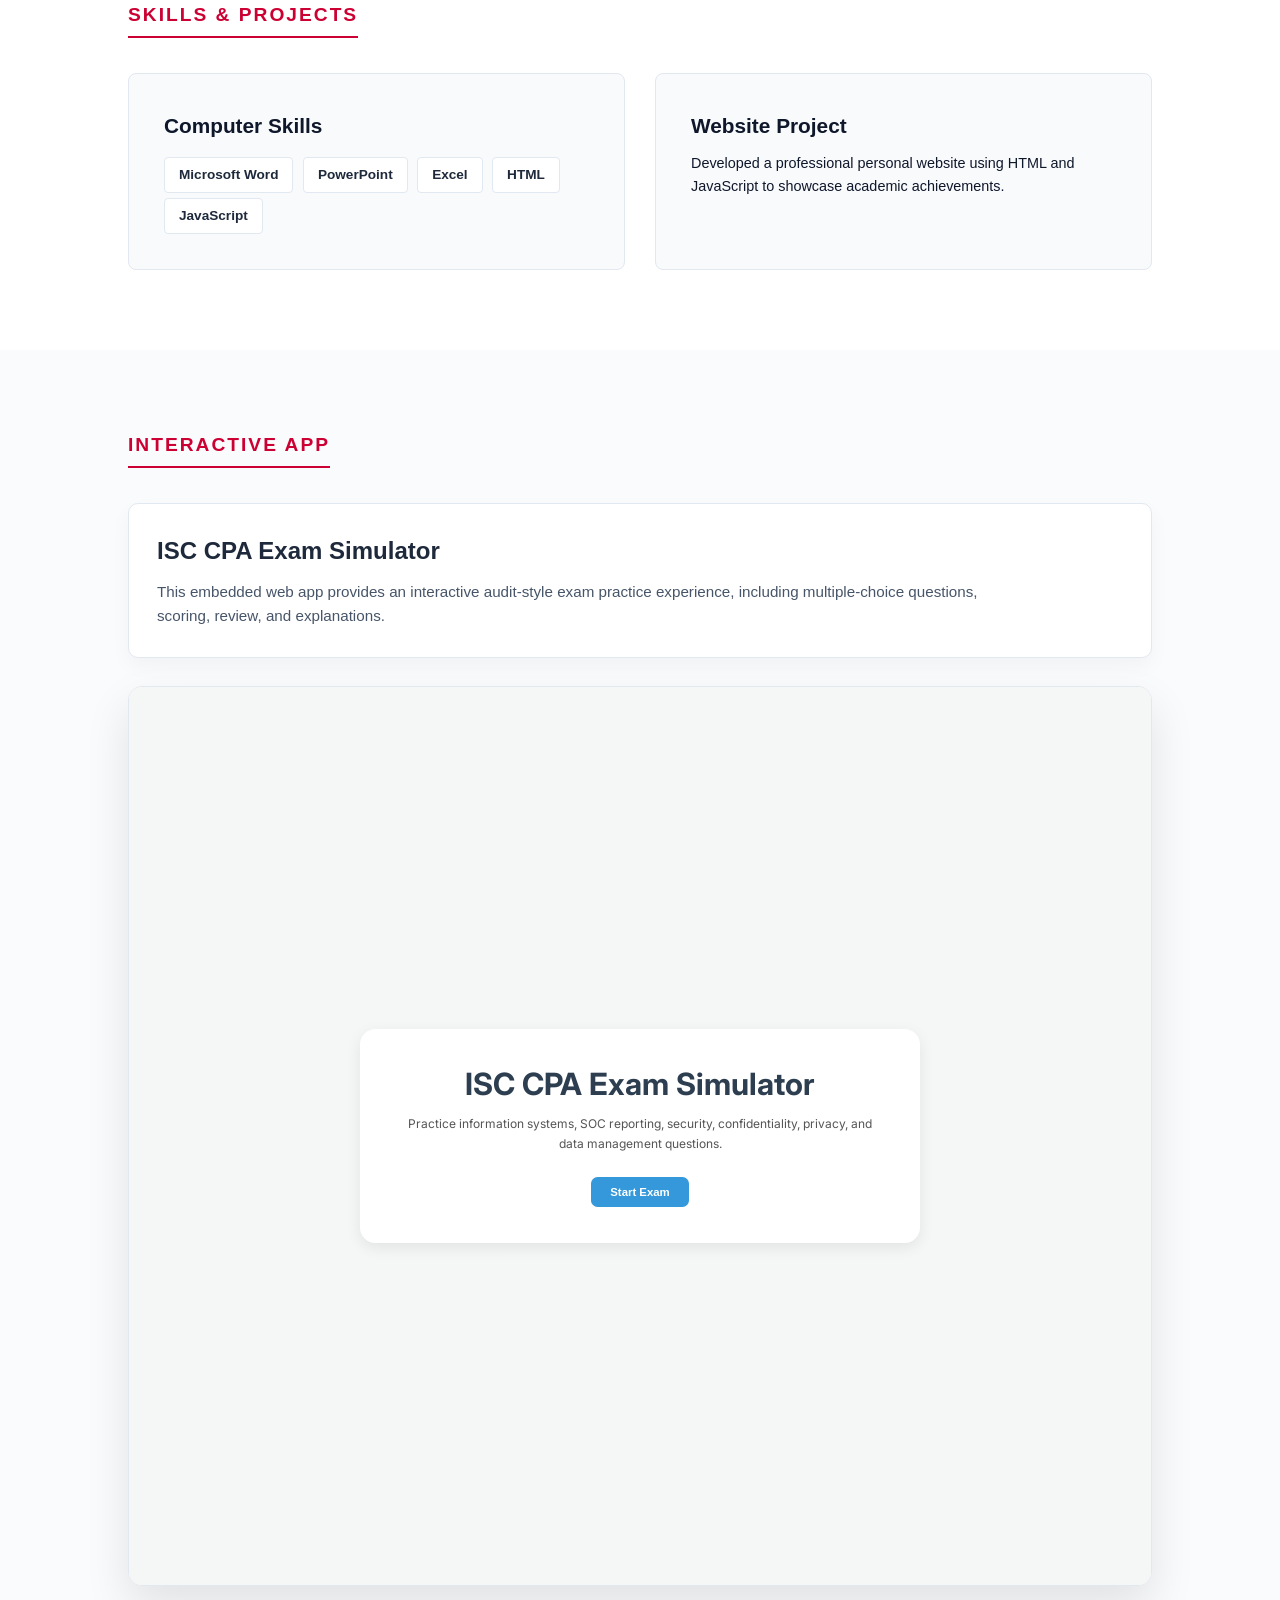
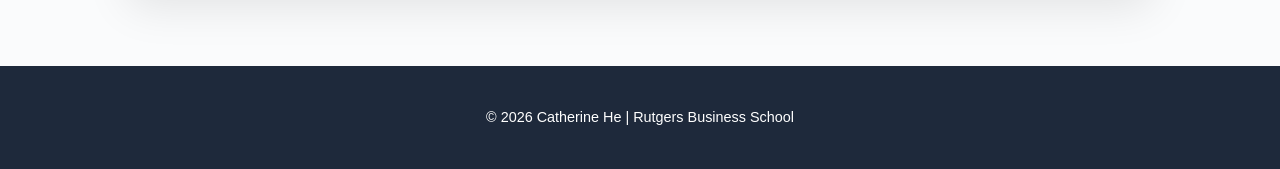
==== commit 57c607a7: "Update index.html" ====
--- a/index.html
+++ b/index.html
@@ -3,125 +3,529 @@
 <head>
     <meta charset="UTF-8">
     <meta name="viewport" content="width=device-width, initial-scale=1.0">
-    <title>ISC CPA Exam Sim | Auditor Edition</title>
-    <link href="https://fonts.googleapis.com/css2?family=Inter:wght@400;600;700;800;900&display=swap" rel="stylesheet">
-    <link rel="stylesheet" href="style.css">
+    <title>Catherine He | Rutgers Accounting Portfolio</title>
+    <link rel="stylesheet" href="https://cdnjs.cloudflare.com/ajax/libs/font-awesome/6.0.0/css/all.min.css">
+
+    <style>
+        :root {
+            --primary: #1e293b;    
+            --accent: #cc0033;
+            --bg: #ffffff;
+            --text-main: #0f172a;
+            --text-muted: #475569;
+            --card-bg: #f8fafc;
+        }
+
+        @keyframes fadeInUp {
+            from { opacity: 0; transform: translateY(30px); }
+            to { opacity: 1; transform: translateY(0); }
+        }
+
+        @keyframes scaleIn {
+            from { opacity: 0; transform: scale(0.9); }
+            to { opacity: 1; transform: scale(1); }
+        }
+
+        @keyframes pulse {
+            0% { box-shadow: 0 0 0 0 rgba(204, 0, 51, 0.4); }
+            70% { box-shadow: 0 0 0 10px rgba(204, 0, 51, 0); }
+            100% { box-shadow: 0 0 0 0 rgba(204, 0, 51, 0); }
+        }
+
+        * {
+            margin: 0;
+            padding: 0;
+            box-sizing: border-box;
+            font-family: 'Inter', -apple-system, BlinkMacSystemFont, sans-serif;
+            scroll-behavior: smooth;
+        }
+
+        body {
+            background-color: var(--bg);
+            color: var(--text-main);
+            line-height: 1.6;
+            overflow-x: hidden;
+        }
+
+        header {
+            padding: 1rem 10%;
+            display: flex;
+            justify-content: space-between;
+            align-items: center;
+            background: rgba(255, 255, 255, 0.98);
+            position: sticky;
+            top: 0;
+            z-index: 1000;
+            border-bottom: 1px solid #e2e8f0;
+        }
+
+        .logo {
+            font-weight: 800;
+            font-size: 1.2rem;
+            color: var(--primary);
+            text-decoration: none;
+        }
+
+        .logo span {
+            color: var(--accent);
+        }
+
+        nav {
+            display: flex;
+            align-items: center;
+            gap: 25px;
+        }
+
+        nav a {
+            text-decoration: none;
+            color: var(--text-muted);
+            font-weight: 600;
+            font-size: 0.9rem;
+            transition: 0.3s;
+        }
+
+        nav a:hover {
+            color: var(--accent);
+        }
+
+        .btn-app {
+            background: var(--accent);
+            color: white !important;
+            padding: 8px 18px;
+            border-radius: 4px;
+            font-weight: 700;
+            box-shadow: 0 4px 10px rgba(204, 0, 51, 0.18);
+        }
+
+        .btn-app:hover {
+            background: #a8002a;
+            color: white !important;
+            transform: scale(1.05);
+        }
+
+        .btn-cv {
+            background: var(--primary);
+            color: white !important;
+            padding: 8px 18px;
+            border-radius: 4px;
+            transition: 0.3s;
+        }
+
+        .btn-cv:hover {
+            background: var(--accent);
+            transform: scale(1.05);
+        }
+
+        .hero { 
+            padding: 100px 10%; 
+            background: linear-gradient(135deg, #ffffff 0%, #f1f5f9 100%);
+            display: flex;
+            align-items: center;
+            gap: 50px;
+        }
+
+        .profile-img-container {
+            width: 250px;
+            height: 250px;
+            flex-shrink: 0;
+            animation: scaleIn 0.8s ease-out;
+        }
+
+        .profile-img {
+            width: 100%;
+            height: 100%;
+            border-radius: 50%;
+            object-fit: cover;
+            border: 4px solid var(--accent);
+            box-shadow: 0 10px 25px rgba(0,0,0,0.1);
+            display: block;
+        }
+
+        .hero-text {
+            flex: 1;
+            animation: fadeInUp 0.8s ease-out;
+        }
+
+        .hero h1 {
+            font-size: 3.5rem;
+            color: var(--primary);
+            margin-bottom: 1rem;
+        }
+
+        .hero p {
+            font-size: 1.1rem;
+            color: var(--text-muted);
+            max-width: 600px;
+            margin-bottom: 1.5rem;
+        }
+        
+        .social-icons {
+            display: flex;
+            gap: 20px;
+            margin-top: 20px;
+        }
+
+        .social-icons a { 
+            color: var(--primary);
+            font-size: 1.5rem;
+            transition: 0.3s;
+            text-decoration: none;
+            display: flex;
+            align-items: center;
+            justify-content: center;
+            width: 45px;
+            height: 45px;
+            background: white;
+            border-radius: 50%;
+            border: 1px solid #e2e8f0;
+            box-shadow: 0 2px 5px rgba(0,0,0,0.05);
+        }
+
+        .social-icons a:hover { 
+            color: var(--accent); 
+            transform: translateY(-5px); 
+            border-color: var(--accent);
+            animation: pulse 1.5s infinite;
+        }
+
+        .container {
+            padding: 80px 10%;
+            opacity: 0;
+            transform: translateY(30px);
+            transition: all 0.8s ease-out;
+        }
+
+        .container.reveal {
+            opacity: 1;
+            transform: translateY(0);
+        }
+
+        .section-label { 
+            color: var(--accent); 
+            font-weight: 900; 
+            letter-spacing: 2px; 
+            font-size: 1.2rem;
+            text-transform: uppercase; 
+            margin-bottom: 35px; 
+            display: block; 
+            border-bottom: 2px solid var(--accent);
+            width: fit-content;
+            padding-bottom: 5px;
+        }
+        
+        .grid {
+            display: grid;
+            grid-template-columns: repeat(auto-fit, minmax(300px, 1fr));
+            gap: 30px;
+        }
+
+        .card { 
+            background: var(--card-bg);
+            padding: 35px;
+            border-radius: 8px;
+            border: 1px solid #e2e8f0; 
+            transition: 0.4s cubic-bezier(0.175, 0.885, 0.32, 1.275);
+        }
+
+        .card:hover { 
+            border-color: var(--accent); 
+            transform: translateY(-10px) scale(1.02); 
+            background: white; 
+            box-shadow: 0 20px 40px rgba(0,0,0,0.1); 
+        }
+
+        .card h3 {
+            margin-bottom: 10px;
+            font-size: 1.3rem;
+        }
+
+        .card .subtitle {
+            color: var(--accent);
+            font-weight: 700;
+            margin-bottom: 5px;
+        }
+
+        .card .date {
+            font-size: 0.85rem;
+            color: var(--text-muted);
+            font-style: italic;
+            margin-bottom: 15px;
+            display: block;
+        }
+
+        .skill-tag { 
+            display: inline-block;
+            background: white;
+            padding: 6px 14px;
+            border-radius: 4px; 
+            font-size: 0.85rem;
+            font-weight: 600;
+            color: var(--primary);
+            border: 1px solid #e2e8f0; 
+            margin: 5px 5px 0 0;
+            transition: 0.3s;
+        }
+
+        .skill-tag:hover {
+            background: var(--accent);
+            color: white;
+            border-color: var(--accent);
+        }
+
+        /* Embedded App Section */
+        .app-section {
+            background: #fafbfc;
+        }
+
+        .app-intro {
+            background: white;
+            padding: 28px;
+            border-radius: 10px;
+            border: 1px solid #e2e8f0;
+            margin-bottom: 28px;
+            box-shadow: 0 8px 20px rgba(0,0,0,0.04);
+        }
+
+        .app-intro h3 {
+            font-size: 1.5rem;
+            margin-bottom: 10px;
+            color: var(--primary);
+        }
+
+        .app-intro p {
+            color: var(--text-muted);
+            font-size: 0.95rem;
+            max-width: 850px;
+        }
+
+        .app-frame-wrapper {
+            width: 100%;
+            height: 900px;
+            border: 1px solid #e2e8f0;
+            border-radius: 14px;
+            overflow: hidden;
+            background: white;
+            box-shadow: 0 20px 45px rgba(0,0,0,0.10);
+        }
+
+        .app-frame {
+            width: 100%;
+            height: 100%;
+            border: none;
+            display: block;
+        }
+
+        footer {
+            padding: 40px 10%;
+            background: var(--primary);
+            color: white;
+            text-align: center;
+            font-size: 0.9rem;
+        }
+
+        @media (max-width: 992px) {
+            header {
+                flex-direction: column;
+                gap: 15px;
+            }
+
+            nav {
+                flex-wrap: wrap;
+                justify-content: center;
+                gap: 15px;
+            }
+
+            .hero {
+                flex-direction: column;
+                text-align: center;
+                padding-top: 50px;
+            }
+
+            .hero-text {
+                display: flex;
+                flex-direction: column;
+                align-items: center;
+            }
+
+            .social-icons {
+                justify-content: center;
+            }
+
+            .app-frame-wrapper {
+                height: 780px;
+            }
+        }
+
+        @media (max-width: 600px) {
+            .hero h1 {
+                font-size: 2.5rem;
+            }
+
+            .container {
+                padding: 60px 6%;
+            }
+
+            .app-frame-wrapper {
+                height: 720px;
+            }
+        }
+    </style>
 </head>
 
 <body>
-    <!-- Main Menu Screen -->
-    <section id="main-screen" class="main-screen">
-        <div class="main-card">
-            <h1>ISC CPA Exam Simulator</h1>
+
+    <header>
+        <a href="#" class="logo">CATHERINE <span>HE</span></a>
+
+        <nav>
+            <a href="#education">Education</a>
+            <a href="#experience">Experience</a>
+            <a href="#app" class="btn-app">APP</a>
+            <a href="Assets/Resume.pdf" class="btn-cv" target="_blank">Download Resume</a>
+        </nav>
+    </header>
+
+    <section class="hero">
+        <div class="profile-img-container">
+            <img src="Assets/ProfilePic.png" alt="Catherine He" class="profile-img">
+        </div>
+
+        <div class="hero-text">
+            <h1>Catherine He</h1>
             <p>
-                Practice information systems, SOC reporting, security, confidentiality,
-                privacy, and data management questions.
+                Accounting student at Rutgers University. Dedicated to precision in financial reporting,
+                auditing, and academic excellence.
             </p>
-            <button id="start-btn" class="btn primary">Start Exam</button>
+            
+            <div class="social-icons">
+                <a href="https://www.linkedin.com/in/catherine-he-125a58295" target="_blank" title="LinkedIn">
+                    <i class="fab fa-linkedin-in"></i>
+                </a>
+                <a href="mailto:ca.he0919@gmail.com" title="Email">
+                    <i class="fas fa-envelope"></i>
+                </a>
+                <a href="tel:7325329681" title="Call Me">
+                    <i class="fas fa-phone"></i>
+                </a>
+            </div>
         </div>
     </section>
 
-    <!-- Exam App -->
-    <div id="app-layout" class="app-layout hidden">
-        <header class="exam-header">
-            <div class="logo">
-                <span class="brand">ISC</span>
-                <span class="mode">AUDIT SIM</span>
+    <section class="container" id="education">
+        <span class="section-label">Education</span>
+
+        <div class="card" style="width: 100%;">
+            <h3>Rutgers, The State University of New Jersey</h3>
+            <p class="subtitle">Bachelor of Science in Accounting | GPA: 3.63/4.00</p>
+            <p>Dean's List: Fall 2023, Spring 2024, Spring 2025, Fall 2026</p>
+            <span class="date">Expected Graduation: Dec 2026</span>
+
+            <p style="margin-top:15px; font-size: 0.95rem;">
+                <strong>Relevant Coursework:</strong> Intermediate Accounting, Income tax Accounting,
+                Concepts of Auditing, Managerial Accounting.
+            </p>
+        </div>
+    </section>
+
+    <section class="container" id="experience" style="background-color: #fafbfc;">
+        <span class="section-label">Professional Experience</span>
+
+        <div class="grid">
+            <div class="card">
+                <h3>Course Grader</h3>
+                <p class="subtitle">Rutgers MSIS Department</p>
+                <span class="date">Jan 2026 – Present</span>
+                <p style="font-size: 0.9rem;">
+                    Grading assignments and exams for ~43 students while ensuring consistency with instructor
+                    standards and maintaining academic record integrity.
+                </p>
             </div>
 
-            <button id="header-main-btn" class="btn primary">Main Menu</button>
-
-            <div class="exam-stats">
-                <div class="timer-box">
-                    <span class="label">REMAINING TIME</span>
-                    <span id="timer">15:00</span>
-                </div>
-
-                <div class="rank-box">
-                    <span class="label">CURRENT RANK</span>
-                    <span id="rank-badge">Intern Auditor</span>
+            <div class="card">
+                <h3>Course Grader</h3>
+                <p class="subtitle">Rutgers Department of Mathematics</p>
+                <span class="date">May 2025 – Dec 2025</span>
+                <p style="font-size: 0.9rem;">
+                    Independently evaluated coursework for ~40 students across two sections, ensuring precision
+                    and adherence to academic guidelines.
+                </p>
+            </div>
+
+            <div class="card">
+                <h3>Selected Participant</h3>
+                <p class="subtitle">TeamUP Mentoring Program</p>
+                <span class="date">Aug 2024 – Jan 2025</span>
+                <p style="font-size: 0.9rem;">
+                    Engaged in semester-long career development with a professional mentor from an accounting
+                    firm to discuss career paths and ethics.
+                </p>
+            </div>
+        </div>
+    </section>
+
+    <section class="container" id="skills">
+        <span class="section-label">Skills & Projects</span>
+
+        <div class="grid">
+            <div class="card">
+                <h3>Computer Skills</h3>
+                <div style="margin-top: 10px;">
+                    <span class="skill-tag">Microsoft Word</span>
+                    <span class="skill-tag">PowerPoint</span>
+                    <span class="skill-tag">Excel</span>
+                    <span class="skill-tag">HTML</span>
+                    <span class="skill-tag">JavaScript</span>
                 </div>
             </div>
-        </header>
-
-        <div class="main-content">
-            <aside class="nav-sidebar">
-                <h3>Question Map</h3>
-
-                <div id="question-grid" class="grid-container"></div>
-
-                <div class="legend">
-                    <span><i class="dot current"></i> Current</span>
-                    <span><i class="dot flagged"></i> Flagged</span>
-                </div>
-            </aside>
-
-            <section class="quiz-section">
-                <div class="progress-container">
-                    <div id="progress-bar" class="progress-fill"></div>
-                </div>
-
-                <div id="quiz-container" class="card">
-                    <div class="q-meta">
-                        <span id="domain-tag" class="badge">Loading Domain...</span>
-                        <button id="flag-btn" class="icon-btn">🚩 Flag for Review</button>
-                    </div>
-
-                    <div class="q-body">
-                        <h2 id="question-text">Initializing the audit software...</h2>
-                        <span id="q-number">Question 1 of 10</span>
-                        <div id="options-container" class="options-grid"></div>
-                    </div>
-
-                    <div id="feedback-area" class="feedback hidden">
-                        <p id="explanation-text"></p>
-                    </div>
-                </div>
-
-                <footer class="controls">
-                    <button id="prev-btn" class="btn secondary" disabled>Previous</button>
-                    <button id="next-btn" class="btn primary">Confirm & Next</button>
-                </footer>
-            </section>
-        </div>
-    </div>
-
-    <!-- Result Modal -->
-    <div id="result-modal" class="modal hidden">
-        <div class="modal-content">
-            <h1 id="result-title">Audit Report Issued</h1>
-
-            <div class="score-circle">
-                <span id="final-score">0</span><small>%</small>
+
+            <div class="card">
+                <h3>Website Project</h3>
+                <p style="font-size: 0.9rem;">
+                    Developed a professional personal website using HTML and JavaScript to showcase academic achievements.
+                </p>
             </div>
-
-            <p id="result-text">Your performance has been evaluated.</p>
-
-            <div class="modal-actions">
-                <button id="retake-btn" class="btn primary">Retake Exam</button>
-                <button id="main-btn" class="btn primary">Main Menu</button>
-                <button id="explanation-btn" class="btn primary">Explanation</button>
-            </div>
-        </div>
-    </div>
-
-    <!-- Explanation / Review Screen -->
-    <section id="review-screen" class="review-screen hidden">
-        <div class="review-card">
-            <h1>Answer Review</h1>
-            <p class="review-subtitle">
-                Review the questions you missed and read the explanations.
+        </div>
+    </section>
+
+    <section class="container app-section" id="app">
+        <span class="section-label">Interactive App</span>
+
+        <div class="app-intro">
+            <h3>ISC CPA Exam Simulator</h3>
+            <p>
+                This embedded web app provides an interactive audit-style exam practice experience,
+                including multiple-choice questions, scoring, review, and explanations.
             </p>
-
-            <div id="review-list" class="review-list"></div>
-
-            <div class="review-actions">
-                <button id="review-main-btn" class="btn primary">Main Menu</button>
-                <button id="review-retake-btn" class="btn primary">Retake Exam</button>
-            </div>
+        </div>
+
+        <div class="app-frame-wrapper">
+            <iframe
+                src="ISC-study-app/"
+                title="ISC CPA Exam Simulator"
+                class="app-frame">
+            </iframe>
         </div>
     </section>
 
-    <script src="app.js"></script>
+    <footer>
+        <p>&copy; 2026 Catherine He | Rutgers Business School</p>
+    </footer>
+
+    <script>
+        const observerOptions = { threshold: 0.1 };
+
+        const observer = new IntersectionObserver((entries) => {
+            entries.forEach(entry => {
+                if (entry.isIntersecting) {
+                    entry.target.classList.add('reveal');
+                }
+            });
+        }, observerOptions);
+
+        document.querySelectorAll('.container').forEach(section => {
+            observer.observe(section);
+        });
+    </script>
+
 </body>
 </html>
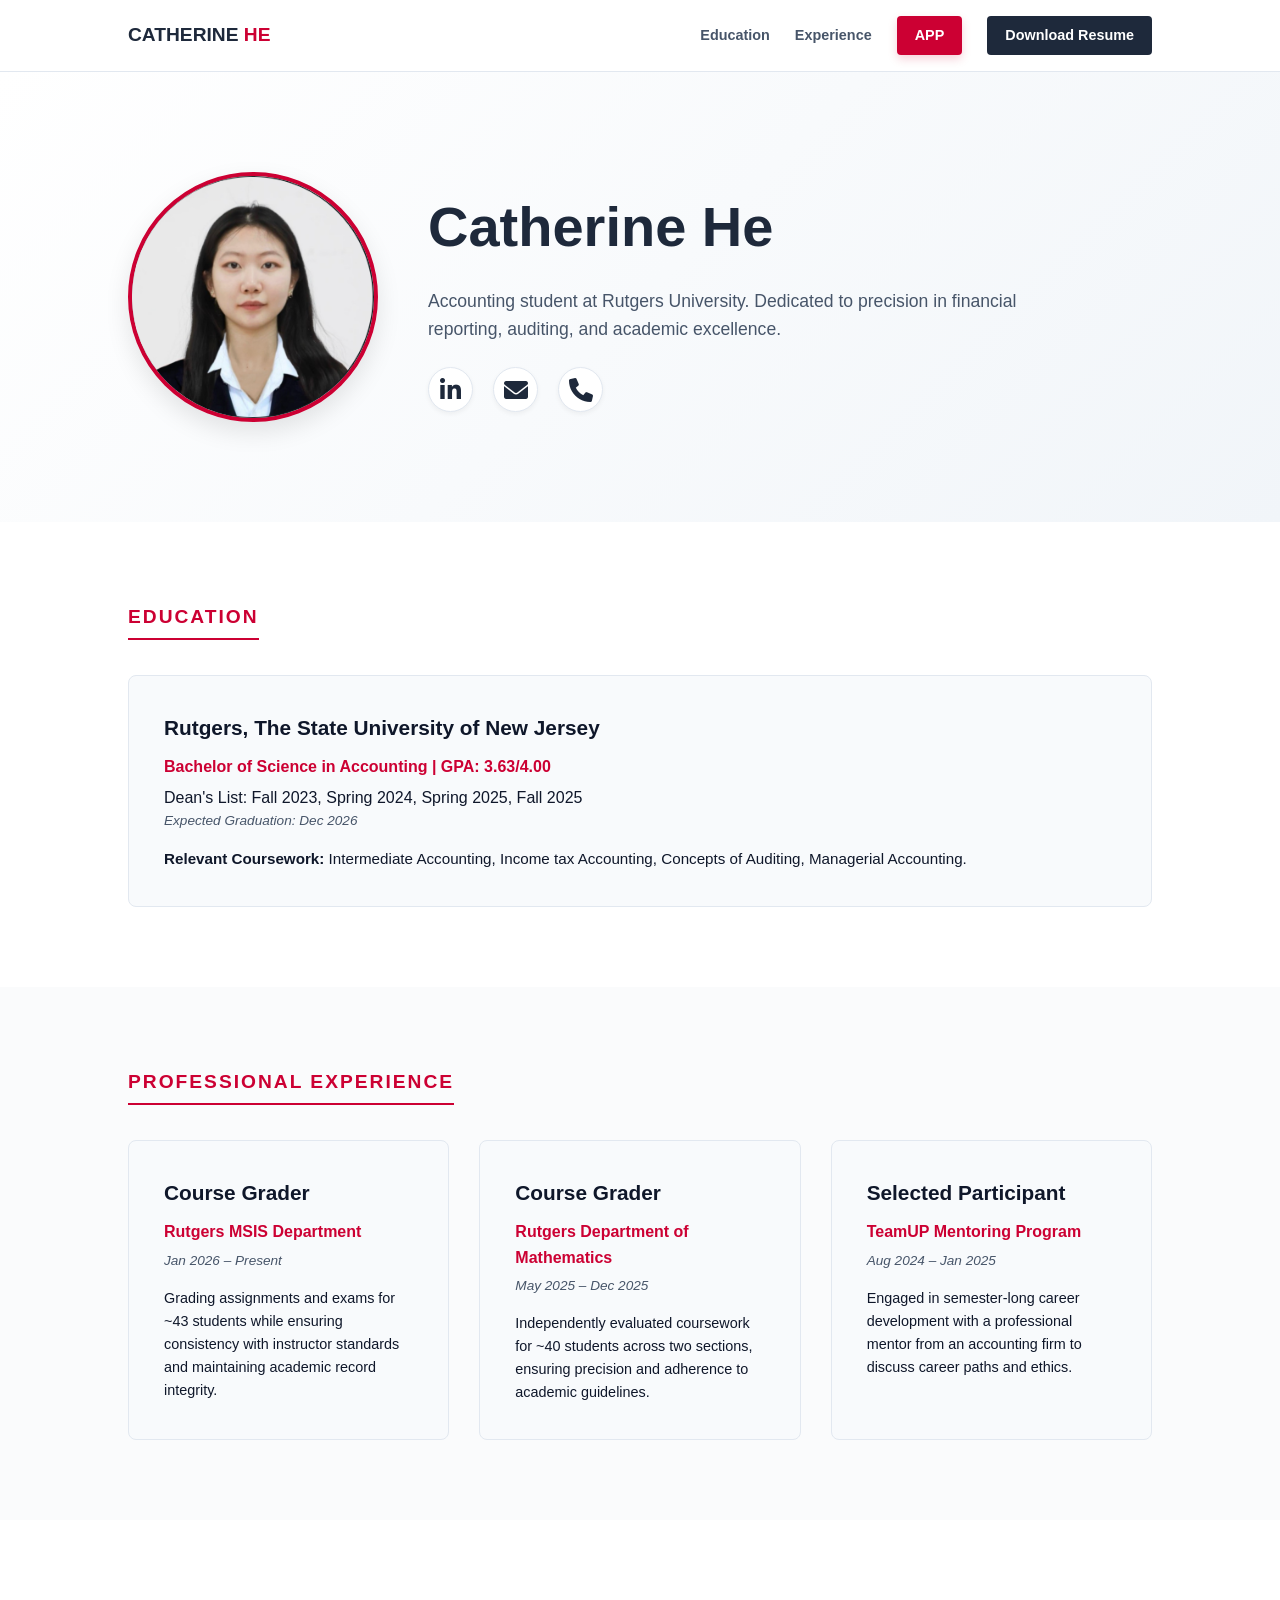
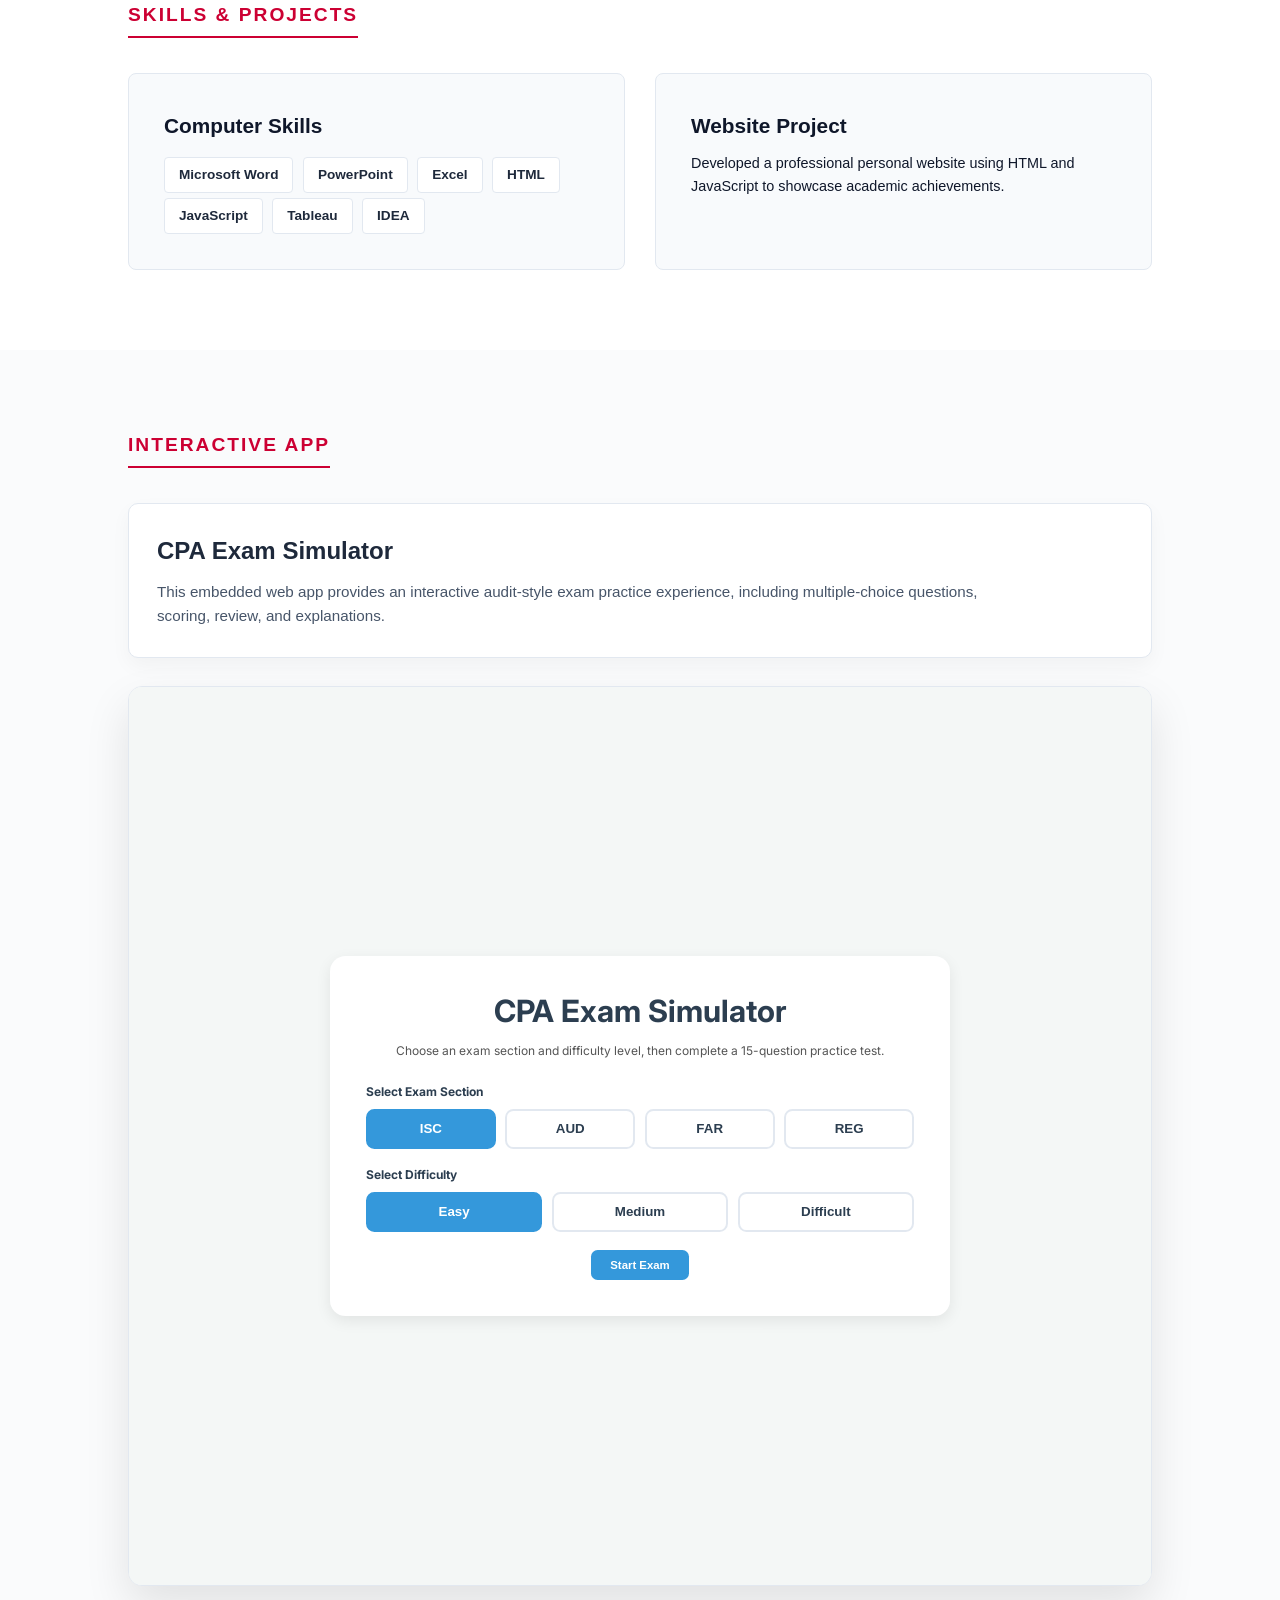
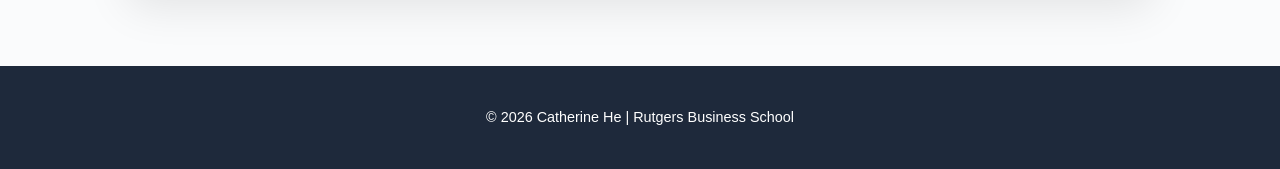
==== commit 1d7ab6be: "Update index.html" ====
--- a/index.html
+++ b/index.html
@@ -417,7 +417,7 @@
         <div class="card" style="width: 100%;">
             <h3>Rutgers, The State University of New Jersey</h3>
             <p class="subtitle">Bachelor of Science in Accounting | GPA: 3.63/4.00</p>
-            <p>Dean's List: Fall 2023, Spring 2024, Spring 2025, Fall 2026</p>
+            <p>Dean's List: Fall 2023, Spring 2024, Spring 2025, Fall 2025</p>
             <span class="date">Expected Graduation: Dec 2026</span>
 
             <p style="margin-top:15px; font-size: 0.95rem;">
@@ -475,6 +475,8 @@
                     <span class="skill-tag">Excel</span>
                     <span class="skill-tag">HTML</span>
                     <span class="skill-tag">JavaScript</span>
+                    <span class="skill-tag">Tableau</span>
+                    <span class="skill-tag">IDEA</span>
                 </div>
             </div>
 
@@ -491,7 +493,7 @@
         <span class="section-label">Interactive App</span>
 
         <div class="app-intro">
-            <h3>ISC CPA Exam Simulator</h3>
+            <h3>CPA Exam Simulator</h3>
             <p>
                 This embedded web app provides an interactive audit-style exam practice experience,
                 including multiple-choice questions, scoring, review, and explanations.
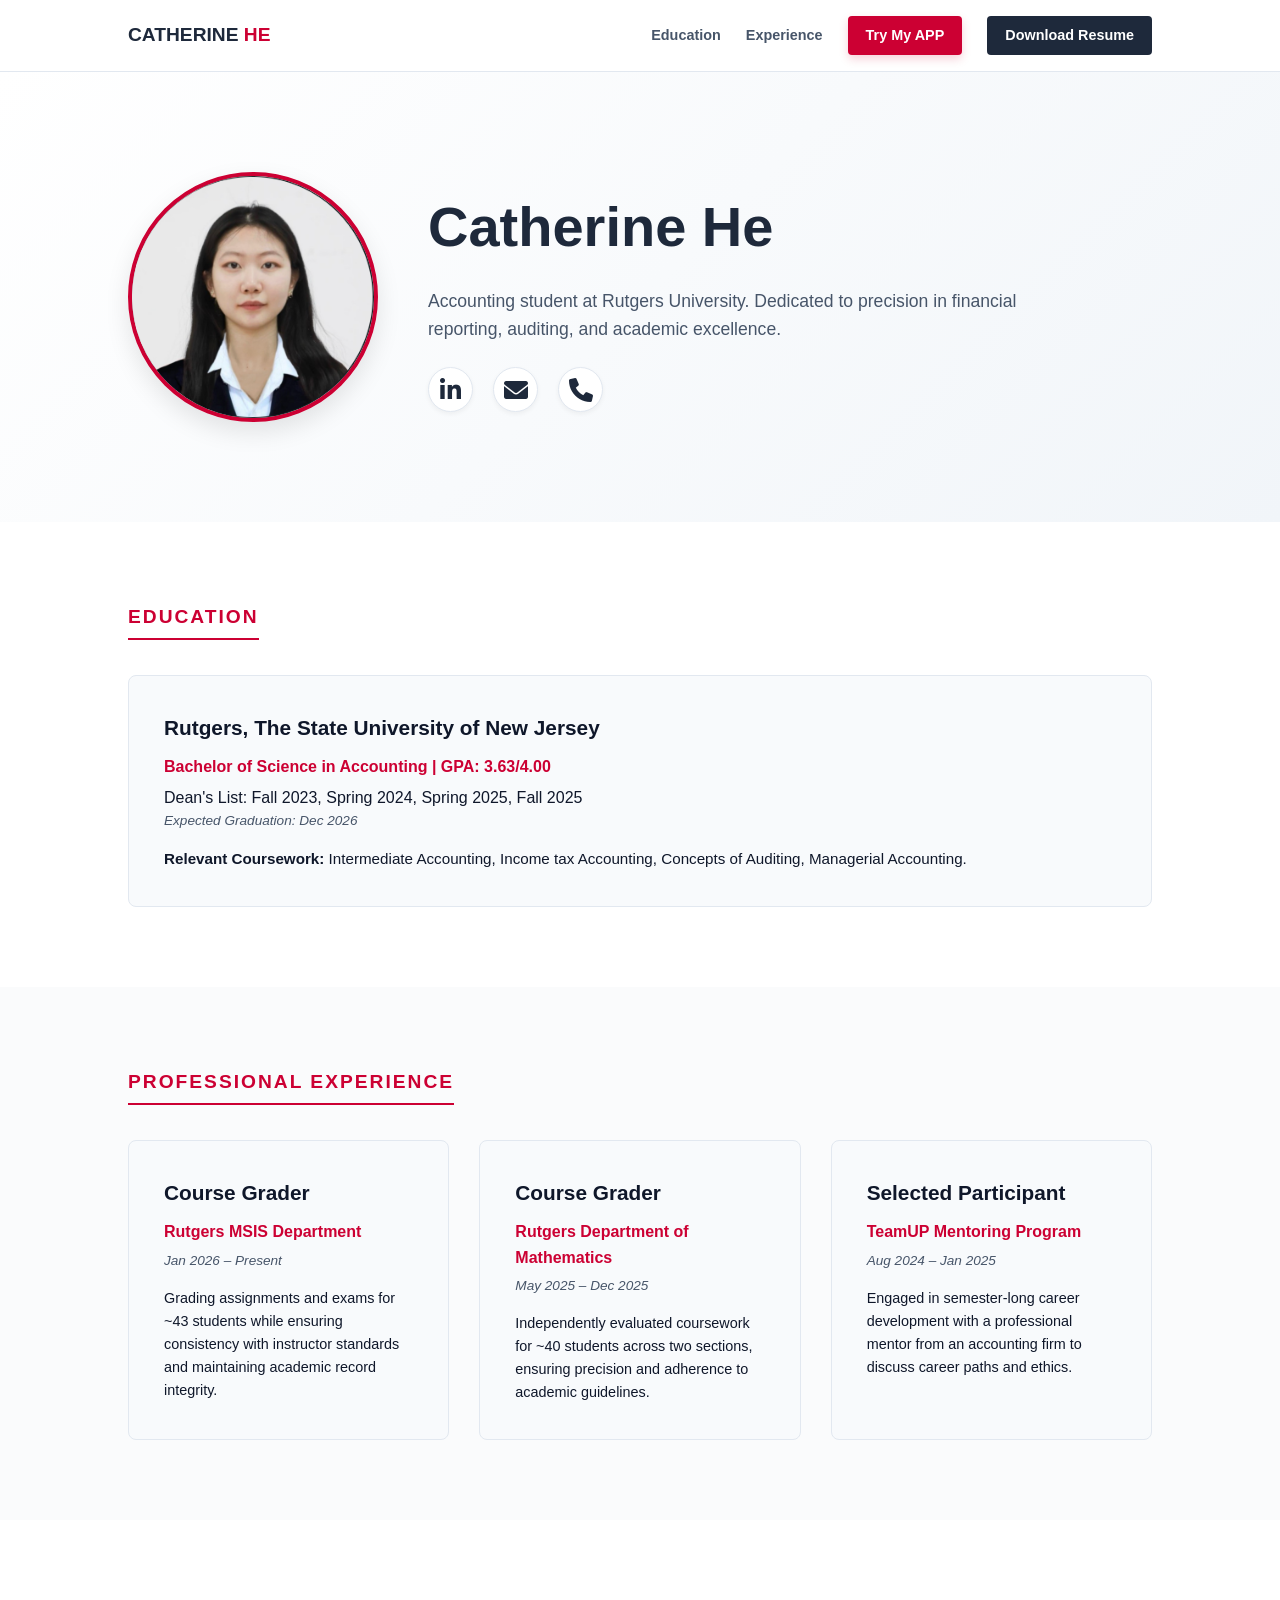
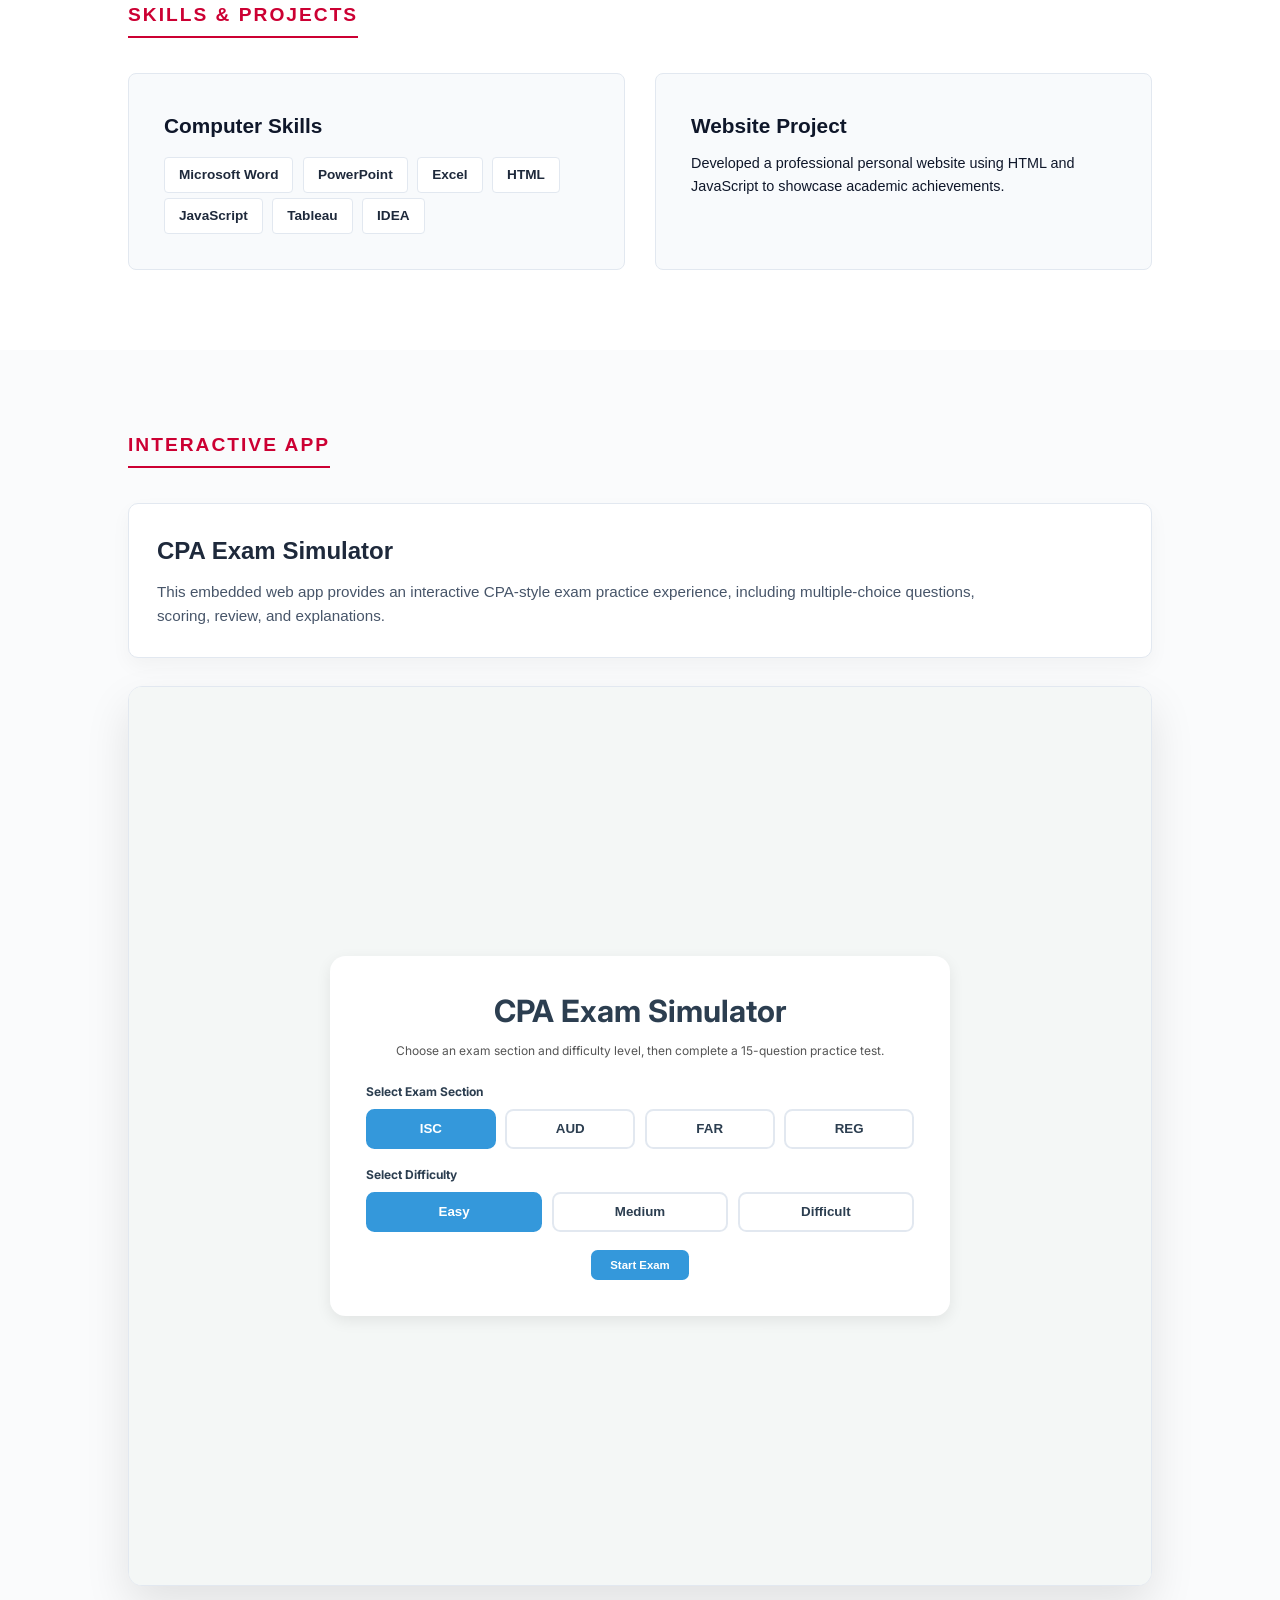
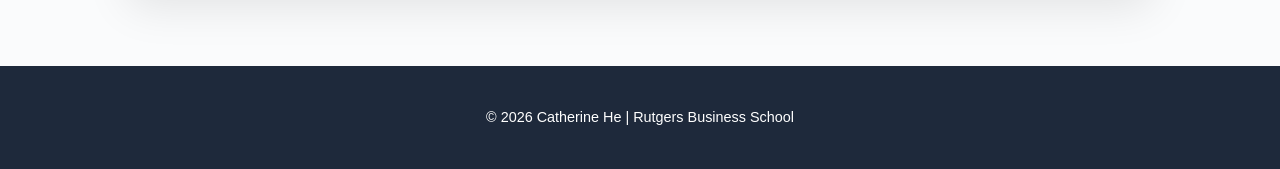
==== commit aba434d1: "Update index.html" ====
--- a/index.html
+++ b/index.html
@@ -380,7 +380,7 @@
         <nav>
             <a href="#education">Education</a>
             <a href="#experience">Experience</a>
-            <a href="#app" class="btn-app">APP</a>
+            <a href="#app" class="btn-app">Try My APP</a>
             <a href="Assets/Resume.pdf" class="btn-cv" target="_blank">Download Resume</a>
         </nav>
     </header>
@@ -495,7 +495,7 @@
         <div class="app-intro">
             <h3>CPA Exam Simulator</h3>
             <p>
-                This embedded web app provides an interactive audit-style exam practice experience,
+                This embedded web app provides an interactive CPA-style exam practice experience,
                 including multiple-choice questions, scoring, review, and explanations.
             </p>
         </div>
